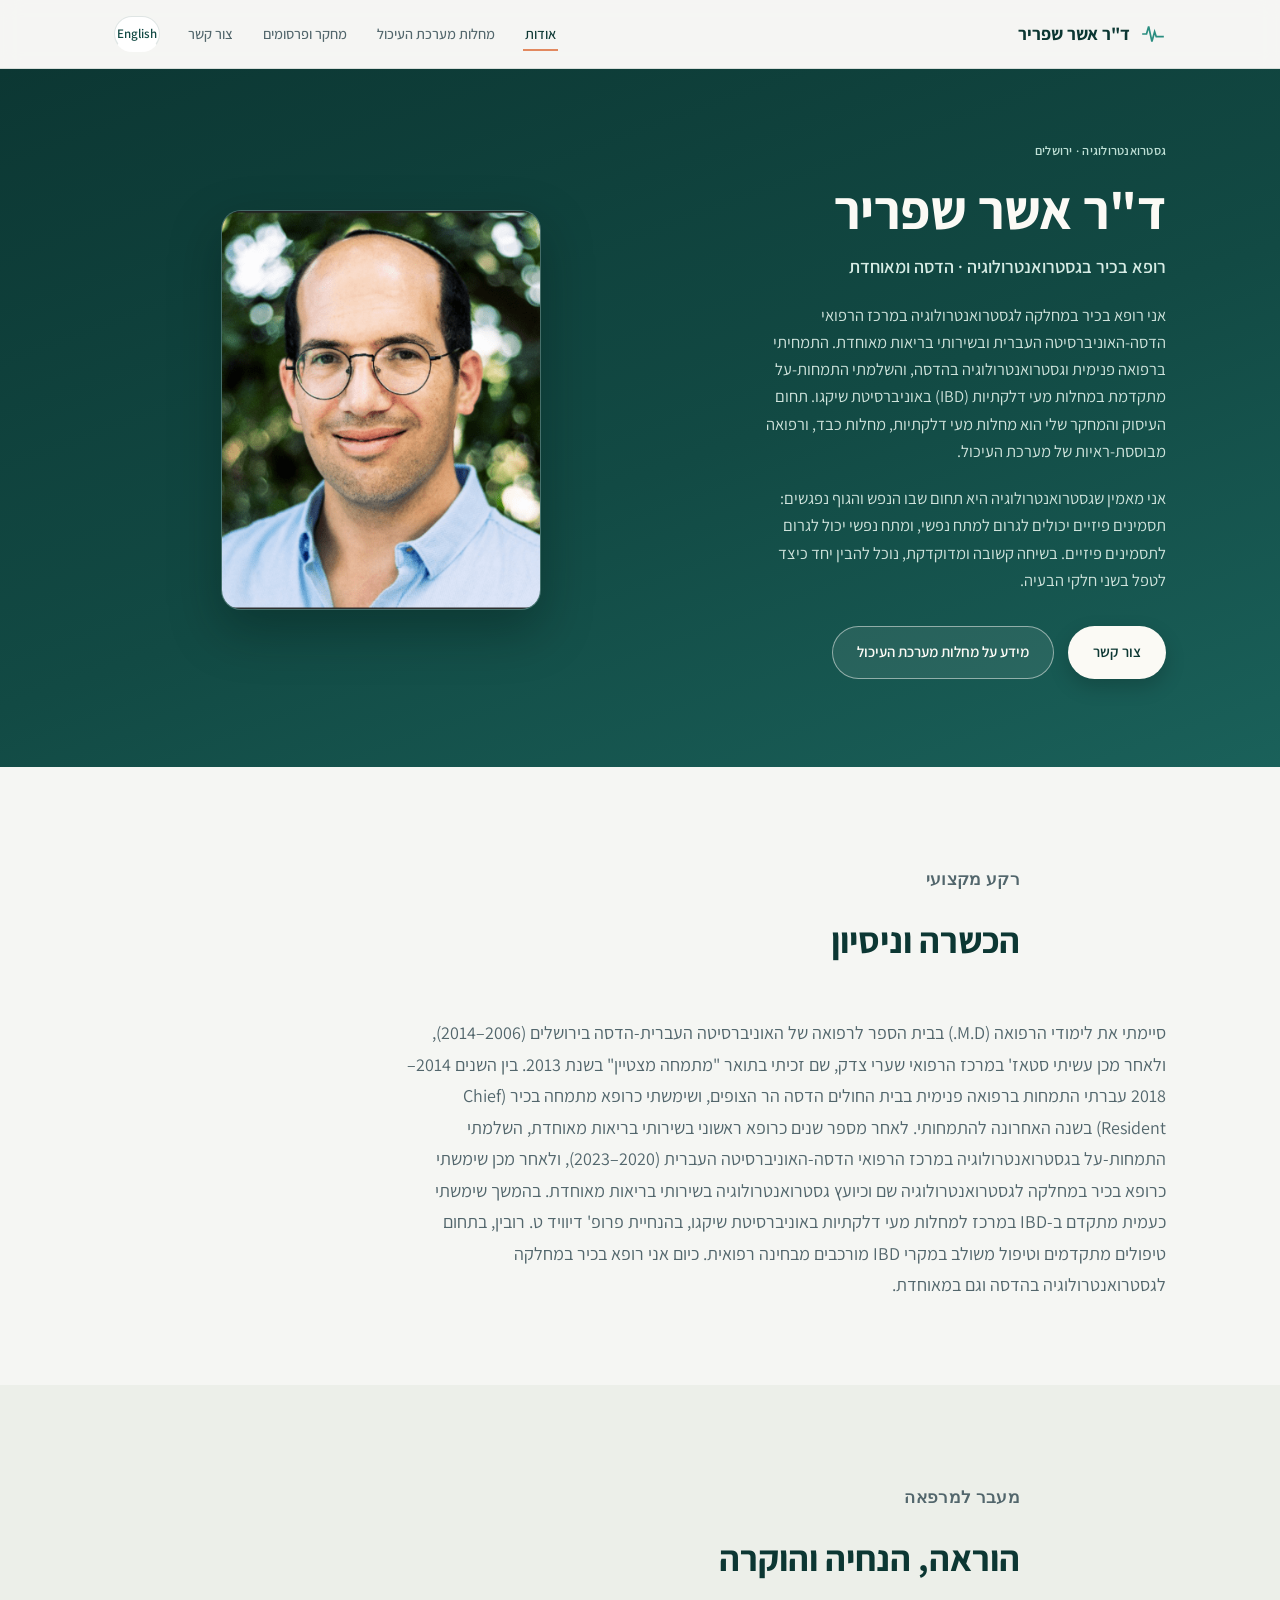
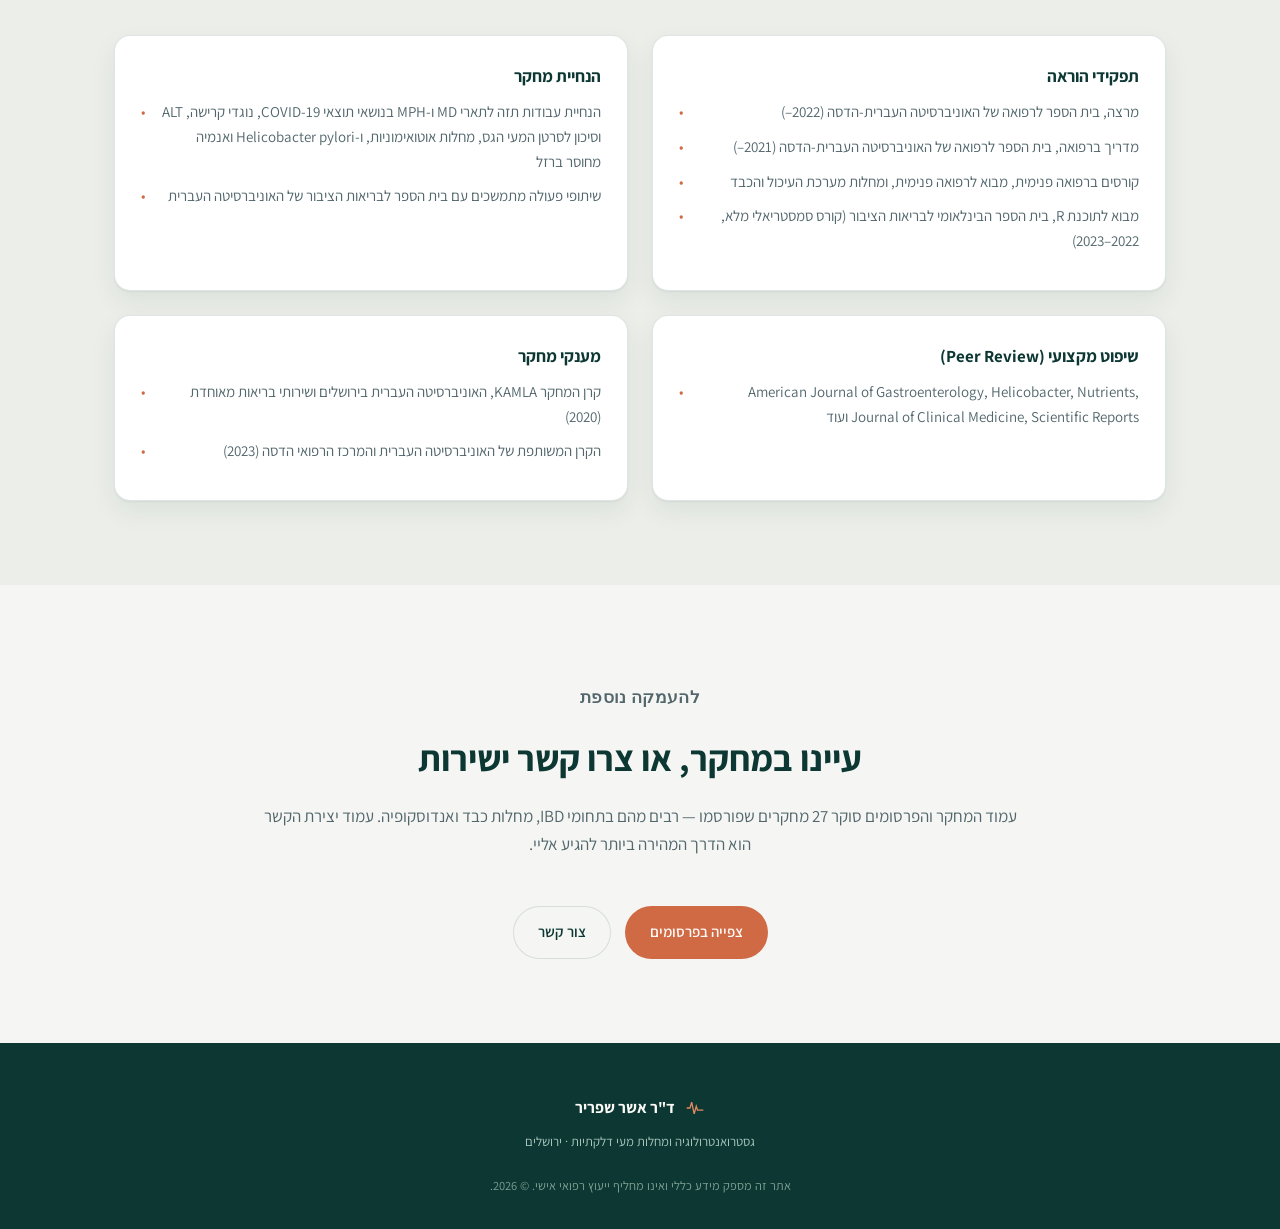
==== he/index.html @ 38d75196 "Initial commit: bilingual GI website Co-Authored-By: Claude Sonnet 5.5 <noreply@anthropic.com>" ====
<!DOCTYPE html>
<html lang="he" dir="rtl">
<head>
<meta charset="UTF-8">
<meta name="viewport" content="width=device-width, initial-scale=1.0">
<title>ד"ר אשר שפריר, M.D. — גסטרואנטרולוג, ירושלים</title>
<meta name="description" content="ד&quot;ר אשר שפריר, M.D. הוא רופא גסטרואנטרולוג שהוכשר בהדסה-האוניברסיטה העברית ובאוניברסיטת שיקגו, ומתמחה במחלות מעי דלקתיות.">

<link rel="preconnect" href="https://fonts.googleapis.com">
<link rel="preconnect" href="https://fonts.gstatic.com" crossorigin>
<link href="https://fonts.googleapis.com/css2?family=Fraunces:ital,opsz,wght@0,9..144,400;0,9..144,500;0,9..144,600;1,9..144,500&family=Inter:wght@400;500;600;700&family=Assistant:wght@400;500;600;700&display=swap" rel="stylesheet">
<link rel="stylesheet" href="../assets/css/style.css">
</head>
<body>

<a class="skip-link" href="#main">דלג לתוכן</a>

<nav class="site-nav" id="siteNav">
  <div class="container">
    <a class="brand" href="index.html">
      <svg viewBox="0 0 24 24" fill="none" stroke="currentColor" stroke-width="1.6" aria-hidden="true">
        <path d="M2 12h4l2-7 3 14 2.5-9 1.5 4.5H22"/>
      </svg>
      ד"ר אשר שפריר
    </a>
    <ul class="nav-links">
      <li><a href="index.html" aria-current="page">אודות</a></li>
      <li><a href="gi-conditions.html">מחלות מערכת העיכול</a></li>
      <li><a href="academia.html">מחקר ופרסומים</a></li>
      <li><a href="contact.html">צור קשר</a></li>
      <li><a class="lang-switch" href="../en/index.html">English</a></li>
    </ul>
    <button class="nav-toggle" id="navToggle" aria-expanded="false" aria-controls="siteNav" aria-label="פתח תפריט">
      <svg width="24" height="24" viewBox="0 0 24 24" fill="none" stroke="currentColor" stroke-width="2"><path d="M3 6h18M3 12h18M3 18h18"/></svg>
    </button>
  </div>
</nav>

<main id="main">

  <header class="hero">
    <div class="container">
      <div>
        <p class="hero-eyebrow">גסטרואנטרולוגיה &middot; ירושלים</p>
        <h1>ד"ר אשר שפריר</h1>
        <p class="hero-role">רופא בכיר בגסטרואנטרולוגיה &middot; הדסה ומאוחדת</p>
        <p class="hero-sub">אני רופא בכיר במחלקה לגסטרואנטרולוגיה במרכז הרפואי הדסה-האוניברסיטה העברית ובשירותי בריאות מאוחדת. התמחיתי ברפואה פנימית וגסטרואנטרולוגיה בהדסה, והשלמתי התמחות-על מתקדמת במחלות מעי דלקתיות (IBD) באוניברסיטת שיקגו. תחום העיסוק והמחקר שלי הוא מחלות מעי דלקתיות, מחלות כבד, ורפואה מבוססת-ראיות של מערכת העיכול.</p>
        <p class="hero-sub">אני מאמין שגסטרואנטרולוגיה היא תחום שבו הנפש והגוף נפגשים: תסמינים פיזיים יכולים לגרום למתח נפשי, ומתח נפשי יכול לגרום לתסמינים פיזיים. בשיחה קשובה ומדוקדקת, נוכל להבין יחד כיצד לטפל בשני חלקי הבעיה.</p>
        <div class="hero-actions">
          <a class="btn btn-primary" href="contact.html">צור קשר</a>
          <a class="btn btn-ghost" href="gi-conditions.html">מידע על מחלות מערכת העיכול</a>
        </div>
      </div>
      <div class="hero-photo-frame">
        <img src="../assets/images/profile.jpg" alt="תמונת פורטרט של ד&quot;ר אשר שפריר" onerror="this.parentElement.innerHTML='<div class=&quot;photo-placeholder&quot;>תמונת הפרופיל תופיע כאן</div>'">
      </div>
    </div>
  </header>

  <section id="bio">
    <div class="container">
      <div class="section-head">
        <p class="eyebrow">רקע מקצועי</p>
        <h2>הכשרה וניסיון</h2>
      </div>

      <p class="lede">סיימתי את לימודי הרפואה (M.D.) בבית הספר לרפואה של האוניברסיטה העברית-הדסה בירושלים (2006–2014), ולאחר מכן עשיתי סטאז' במרכז הרפואי שערי צדק, שם זכיתי בתואר "מתמחה מצטיין" בשנת 2013. בין השנים 2014–2018 עברתי התמחות ברפואה פנימית בבית החולים הדסה הר הצופים, ושימשתי כרופא מתמחה בכיר (Chief Resident) בשנה האחרונה להתמחותי. לאחר מספר שנים כרופא ראשוני בשירותי בריאות מאוחדת, השלמתי התמחות-על בגסטרואנטרולוגיה במרכז הרפואי הדסה-האוניברסיטה העברית (2020–2023), ולאחר מכן שימשתי כרופא בכיר במחלקה לגסטרואנטרולוגיה שם וכיועץ גסטרואנטרולוגיה בשירותי בריאות מאוחדת. בהמשך שימשתי כעמית מתקדם ב-IBD במרכז למחלות מעי דלקתיות באוניברסיטת שיקגו, בהנחיית פרופ' דיוויד ט. רובין, בתחום טיפולים מתקדמים וטיפול משולב במקרי IBD מורכבים מבחינה רפואית. כיום אני רופא בכיר במחלקה לגסטרואנטרולוגיה בהדסה וגם במאוחדת.</p>
    </div>
  </section>

  <section id="more" style="background:var(--bg-deep);">
    <div class="container">
      <div class="section-head">
        <p class="eyebrow">מעבר למרפאה</p>
        <h2>הוראה, הנחיה והוקרה</h2>
      </div>

      <div class="info-grid">
        <div class="info-card">
          <h3>תפקידי הוראה</h3>
          <ul>
            <li>מרצה, בית הספר לרפואה של האוניברסיטה העברית-הדסה (2022–)</li>
            <li>מדריך ברפואה, בית הספר לרפואה של האוניברסיטה העברית-הדסה (2021–)</li>
            <li>קורסים ברפואה פנימית, מבוא לרפואה פנימית, ומחלות מערכת העיכול והכבד</li>
            <li>מבוא לתוכנת R, בית הספר הבינלאומי לבריאות הציבור (קורס סמסטריאלי מלא, 2022–2023)</li>
          </ul>
        </div>
        <div class="info-card">
          <h3>הנחיית מחקר</h3>
          <ul>
            <li>הנחיית עבודות תזה לתארי MD ו-MPH בנושאי תוצאי COVID-19, נוגדי קרישה, ALT וסיכון לסרטן המעי הגס, מחלות אוטואימוניות, ו-Helicobacter pylori ואנמיה מחוסר ברזל</li>
            <li>שיתופי פעולה מתמשכים עם בית הספר לבריאות הציבור של האוניברסיטה העברית</li>
          </ul>
        </div>
        <div class="info-card">
          <h3>שיפוט מקצועי (Peer Review)</h3>
          <ul>
            <li>American Journal of Gastroenterology, Helicobacter, Nutrients, Journal of Clinical Medicine, Scientific Reports ועוד</li>
          </ul>
        </div>
        <div class="info-card">
          <h3>מענקי מחקר</h3>
          <ul>
            <li>קרן המחקר KAMLA, האוניברסיטה העברית בירושלים ושירותי בריאות מאוחדת (2020)</li>
            <li>הקרן המשותפת של האוניברסיטה העברית והמרכז הרפואי הדסה (2023)</li>
          </ul>
        </div>
      </div>
    </div>
  </section>

  <section id="cta">
    <div class="container" style="text-align:center;">
      <div class="section-head center">
        <p class="eyebrow">להעמקה נוספת</p>
        <h2>עיינו במחקר, או צרו קשר ישירות</h2>
        <p>עמוד המחקר והפרסומים סוקר 27 מחקרים שפורסמו — רבים מהם בתחומי IBD, מחלות כבד ואנדוסקופיה. עמוד יצירת הקשר הוא הדרך המהירה ביותר להגיע אליי.</p>
      </div>
      <div class="hero-actions" style="justify-content:center; margin-top:0;">
        <a class="btn btn-solid" href="academia.html">צפייה בפרסומים</a>
        <a class="btn btn-ghost" style="color:var(--teal-900); border-color:var(--line);" href="contact.html">צור קשר</a>
      </div>
    </div>
  </section>

</main>

<footer>
  <div class="container">
    <div class="footer-mark">
      <svg viewBox="0 0 24 24" fill="none" stroke="currentColor" stroke-width="1.6" aria-hidden="true">
        <path d="M2 12h4l2-7 3 14 2.5-9 1.5 4.5H22"/>
      </svg>
      ד"ר אשר שפריר
    </div>
    <p class="tagline">גסטרואנטרולוגיה ומחלות מעי דלקתיות &middot; ירושלים</p>
    <p class="fine">אתר זה מספק מידע כללי ואינו מחליף ייעוץ רפואי אישי. &copy; 2026.</p>
  </div>
</footer>

<script src="../assets/js/main.js"></script>
</body>
</html>
---- assets/css/style.css ----
/* Dr. Asher Shafrir — shared stylesheet (bilingual, RTL-aware via logical properties) */

:root {
  --bg: #f5f6f3;
  --bg-deep: #ecefe9;
  --paper: #ffffff;
  --ink: #17242a;
  --ink-soft: #52666c;
  --teal-900: #0c3733;
  --teal-800: #124a44;
  --teal-700: #1a615a;
  --teal-500: #2a8d80;
  --teal-tint: #e4efec;
  --coral: #cf6a45;
  --coral-soft: #e2895f;
  --gold: #b6913f;
  --line: rgba(12, 55, 51, 0.13);
  --card-bg: #ffffff;
  --shadow: 0 1px 2px rgba(12, 40, 37, 0.06), 0 10px 26px rgba(12, 40, 37, 0.07);
  --radius: 16px;
  --focus: #2f6fb3;
  color-scheme: light;
}

* { box-sizing: border-box; }
html { scroll-behavior: smooth; }

@media (prefers-reduced-motion: reduce) {
  html { scroll-behavior: auto; }
  * { animation-duration: 0.001ms !important; animation-iteration-count: 1 !important; transition-duration: 0.001ms !important; }
}

body {
  margin: 0;
  background: var(--bg);
  color: var(--ink);
  font-family: 'Inter', -apple-system, BlinkMacSystemFont, 'Segoe UI', Roboto, sans-serif;
  font-size: 17px;
  line-height: 1.65;
  -webkit-font-smoothing: antialiased;
}

html[dir="rtl"] body { font-family: 'Assistant', 'Inter', -apple-system, sans-serif; }

h1, h2, h3, .display {
  font-family: 'Fraunces', Georgia, 'Times New Roman', serif;
  font-weight: 500;
  letter-spacing: -0.01em;
  color: var(--teal-900);
  margin: 0;
}
html[dir="rtl"] h1, html[dir="rtl"] h2, html[dir="rtl"] h3, html[dir="rtl"] .display {
  font-family: 'Assistant', 'Fraunces', serif;
  font-weight: 700;
  letter-spacing: normal;
}

a { color: inherit; }
img, svg { display: block; max-width: 100%; }
p { margin: 0 0 1em; }
p:last-child { margin-bottom: 0; }

:focus-visible {
  outline: 3px solid var(--focus);
  outline-offset: 3px;
  border-radius: 4px;
}

.container {
  max-width: 1100px;
  margin: 0 auto;
  padding: 0 24px;
}

.eyebrow {
  font-family: 'Inter', sans-serif;
  font-size: 12.5px;
  font-weight: 600;
  letter-spacing: 0.14em;
  text-transform: uppercase;
  color: var(--gold);
}
html[dir="rtl"] .eyebrow { letter-spacing: 0.02em; }

/* ---------- Skip link ---------- */
.skip-link {
  position: absolute;
  inset-inline-start: 16px;
  top: -60px;
  background: var(--teal-900);
  color: #fff;
  padding: 12px 18px;
  border-radius: 8px;
  z-index: 100;
  transition: top 0.2s ease;
  font-weight: 600;
  text-decoration: none;
}
.skip-link:focus { top: 16px; }

/* ---------- Nav ---------- */
.site-nav {
  position: sticky;
  top: 0;
  z-index: 40;
  background: rgba(245, 246, 243, 0.9);
  backdrop-filter: saturate(160%) blur(10px);
  -webkit-backdrop-filter: saturate(160%) blur(10px);
  border-bottom: 1px solid var(--line);
}
.site-nav .container {
  display: flex;
  align-items: center;
  justify-content: space-between;
  height: 68px;
  gap: 16px;
}
.brand {
  display: flex;
  align-items: center;
  gap: 10px;
  text-decoration: none;
  font-family: 'Fraunces', serif;
  font-weight: 600;
  font-size: 18px;
  color: var(--teal-900);
  white-space: nowrap;
}
html[dir="rtl"] .brand { font-family: 'Assistant', serif; font-weight: 700; }
.brand svg { width: 26px; height: 26px; color: var(--teal-500); flex-shrink: 0; }

.nav-links {
  display: flex;
  align-items: center;
  gap: 26px;
  list-style: none;
  margin: 0;
  padding: 0;
  font-size: 14.5px;
  font-weight: 500;
}
.nav-links a {
  text-decoration: none;
  color: var(--ink-soft);
  padding: 6px 2px;
  border-bottom: 2px solid transparent;
  transition: color 0.15s ease, border-color 0.15s ease;
}
.nav-links a:hover, .nav-links a[aria-current="page"] { color: var(--teal-900); border-color: var(--coral-soft); }

.lang-switch {
  display: inline-flex;
  align-items: center;
  gap: 6px;
  padding: 7px 14px;
  border-radius: 999px;
  border: 1px solid var(--line);
  background: var(--paper);
  font-weight: 600;
  font-size: 13px;
  text-decoration: none;
  color: var(--teal-800) !important;
}
.lang-switch:hover { background: var(--teal-tint); }

.nav-toggle { display: none; }

@media (max-width: 820px) {
  .nav-links { display: none; }
  .nav-toggle {
    display: inline-flex;
    align-items: center;
    justify-content: center;
    width: 44px; height: 44px;
    background: none; border: none; cursor: pointer;
    color: var(--teal-900);
  }
  .site-nav.open .nav-links {
    display: flex;
    flex-direction: column;
    align-items: flex-start;
    position: absolute;
    top: 68px; inset-inline: 0;
    background: var(--paper);
    padding: 16px 24px 24px;
    border-bottom: 1px solid var(--line);
    gap: 4px;
  }
  .site-nav.open .nav-links a, .site-nav.open .nav-links .lang-switch { padding: 12px 4px; }
}

/* ---------- Hero ---------- */
.hero {
  position: relative;
  overflow: hidden;
  background: linear-gradient(160deg, var(--teal-900) 0%, var(--teal-800) 55%, var(--teal-700) 100%);
  color: #f4f8f6;
  padding: 72px 0 88px;
}
.hero .container {
  position: relative;
  z-index: 1;
  display: grid;
  grid-template-columns: 1.15fr 0.85fr;
  gap: 48px;
  align-items: center;
}
@media (max-width: 860px) {
  .hero .container { grid-template-columns: 1fr; text-align: center; }
  .hero-photo { order: -1; margin: 0 auto; }
}
.hero-eyebrow {
  font-size: 12.5px;
  font-weight: 600;
  letter-spacing: 0.18em;
  text-transform: uppercase;
  color: #bfe0d6;
  margin-bottom: 18px;
}
html[dir="rtl"] .hero-eyebrow { letter-spacing: 0.02em; }
.hero h1 {
  color: #fbfaf5;
  font-size: clamp(34px, 5vw, 54px);
  line-height: 1.1;
  font-weight: 500;
}
html[dir="rtl"] .hero h1 { font-weight: 700; }
.hero-role {
  margin-top: 14px;
  font-size: 18px;
  color: #d7ece5;
  font-family: 'Fraunces', serif;
  font-style: italic;
  line-height: 1.6;
}
html[dir="rtl"] .hero-role { font-family: 'Assistant', serif; font-style: normal; font-weight: 600; }
.hero-sub {
  margin-top: 20px;
  max-width: 52ch;
  font-size: 16.5px;
  color: #cfe3dc;
}
@media (max-width: 860px) { .hero-sub { margin-inline: auto; } }
.hero-actions {
  margin-top: 32px;
  display: flex;
  gap: 14px;
  flex-wrap: wrap;
}
@media (max-width: 860px) { .hero-actions { justify-content: center; } }

.hero-photo-frame {
  width: 100%;
  max-width: 320px;
  aspect-ratio: 4 / 5;
  border-radius: 20px;
  overflow: hidden;
  border: 1px solid rgba(255,255,255,0.18);
  box-shadow: 0 20px 50px rgba(4, 20, 18, 0.35);
  background: rgba(255,255,255,0.06);
}
.hero-photo-frame img { width: 100%; height: 100%; object-fit: cover; }
.photo-placeholder {
  width: 100%; height: 100%;
  display: flex; align-items: center; justify-content: center;
  color: #bfe0d6;
  font-size: 13px;
  text-align: center;
  padding: 20px;
}

.btn {
  display: inline-flex;
  align-items: center;
  gap: 8px;
  padding: 13px 24px;
  border-radius: 999px;
  font-weight: 600;
  font-size: 15px;
  text-decoration: none;
  border: 1px solid transparent;
  cursor: pointer;
  transition: transform 0.15s ease, background 0.15s ease, box-shadow 0.15s ease;
  font-family: 'Inter', sans-serif;
}
html[dir="rtl"] .btn { font-family: 'Assistant', 'Inter', sans-serif; }
.btn:hover { transform: translateY(-1px); }
.btn-primary {
  background: #fbfaf5;
  color: var(--teal-900);
  box-shadow: 0 8px 20px rgba(0,0,0,0.18);
}
.btn-primary:hover { background: #fff; }
.btn-ghost {
  background: rgba(255, 255, 255, 0.08);
  color: #fbfaf5;
  border-color: rgba(251, 250, 245, 0.5);
}
.btn-ghost:hover { background: rgba(255, 255, 255, 0.16); }
.btn-solid {
  background: var(--coral);
  color: #fff9f5;
}
.btn-solid:hover { background: var(--coral-soft); }

/* ---------- Sections ---------- */
section { padding: 84px 0; }
.section-head { max-width: 760px; margin: 0 auto 48px; }
.section-head.center { text-align: center; }
.section-head h2 { font-size: clamp(26px, 4vw, 36px); margin-top: 12px; }
.section-head p { color: var(--ink-soft); margin-top: 14px; font-size: 17px; }

.lede {
  max-width: 760px;
  font-size: 18px;
  line-height: 1.75;
  color: var(--ink-soft);
}
.lede strong { color: var(--teal-900); font-weight: 600; }

/* ---------- Timeline (About page) ---------- */
.timeline {
  display: flex;
  flex-direction: column;
  gap: 0;
  margin-top: 40px;
  border-inline-start: 2px solid var(--line);
  padding-inline-start: 28px;
}
html[dir="rtl"] .timeline { border-inline-start: none; border-inline-end: 2px solid var(--line); padding-inline-start: 0; padding-inline-end: 28px; }
.timeline-item { position: relative; padding-bottom: 30px; }
.timeline-item:last-child { padding-bottom: 0; }
.timeline-item::before {
  content: "";
  position: absolute;
  inset-inline-start: -34px;
  top: 4px;
  width: 11px; height: 11px;
  border-radius: 50%;
  background: var(--teal-500);
  border: 3px solid var(--bg);
  box-shadow: 0 0 0 2px var(--teal-500);
}
html[dir="rtl"] .timeline-item::before { inset-inline-start: auto; inset-inline-end: -34px; }
.timeline-item .when { font-size: 13px; font-weight: 600; color: var(--teal-700); letter-spacing: 0.04em; }
.timeline-item h3 { font-size: 18px; margin-top: 4px; }
.timeline-item p { color: var(--ink-soft); margin-top: 6px; font-size: 15.5px; }

/* Two-column info grid (teaching / mentoring / honors) */
.info-grid {
  display: grid;
  grid-template-columns: repeat(2, 1fr);
  gap: 24px;
  margin-top: 20px;
}
@media (max-width: 700px) { .info-grid { grid-template-columns: 1fr; } }
.info-card {
  background: var(--card-bg);
  border: 1px solid var(--line);
  border-radius: var(--radius);
  padding: 26px;
  box-shadow: var(--shadow);
}
.info-card h3 { font-size: 17px; margin-bottom: 10px; }
.info-card ul { margin: 0; padding: 0; list-style: none; }
.info-card li {
  position: relative;
  padding-inline-start: 20px;
  margin-bottom: 10px;
  color: var(--ink-soft);
  font-size: 15px;
}
html[dir="rtl"] .info-card li { padding-inline-start: 0; padding-inline-end: 20px; }
.info-card li::before {
  content: "\2022";
  position: absolute;
  inset-inline-start: 0;
  color: var(--coral);
}
html[dir="rtl"] .info-card li::before { inset-inline-start: auto; inset-inline-end: 0; }

/* ---------- Cards grid (GI conditions) ---------- */
.cards {
  display: grid;
  grid-template-columns: repeat(2, 1fr);
  gap: 22px;
}
@media (max-width: 760px) { .cards { grid-template-columns: 1fr; } }
.card {
  background: var(--card-bg);
  border: 1px solid var(--line);
  border-radius: var(--radius);
  padding: 28px 26px;
  box-shadow: var(--shadow);
}
.card-icon {
  width: 46px; height: 46px;
  border-radius: 12px;
  background: linear-gradient(160deg, var(--teal-500), var(--teal-800));
  display: flex; align-items: center; justify-content: center;
  margin-bottom: 16px;
}
.card-icon svg { width: 23px; height: 23px; color: #f4f8f6; }
.card h3 { font-size: 19px; margin-bottom: 10px; }
.card p { color: var(--ink-soft); font-size: 15.5px; }
.card p + p { margin-top: 10px; }

.disclaimer {
  margin-top: 44px;
  background: var(--teal-tint);
  border: 1px solid var(--line);
  border-radius: var(--radius);
  padding: 20px 24px;
  font-size: 14.5px;
  color: var(--teal-900);
  display: flex;
  gap: 14px;
  align-items: flex-start;
}
.disclaimer svg { width: 22px; height: 22px; flex-shrink: 0; color: var(--teal-700); margin-top: 2px; }

/* ---------- Academia / publications ---------- */
.pub-toolbar {
  display: flex;
  align-items: center;
  gap: 10px;
  flex-wrap: wrap;
  margin-bottom: 32px;
  font-size: 14px;
  color: var(--ink-soft);
}
.pub-badge {
  display: inline-flex;
  align-items: center;
  gap: 6px;
  padding: 4px 11px;
  border-radius: 999px;
  font-size: 12px;
  font-weight: 700;
  letter-spacing: 0.03em;
  background: var(--coral);
  color: #fff9f5;
}
.pub-list { display: flex; flex-direction: column; gap: 18px; }
.pub-card {
  background: var(--card-bg);
  border: 1px solid var(--line);
  border-radius: var(--radius);
  padding: 24px 26px;
  box-shadow: var(--shadow);
  border-inline-start: 4px solid transparent;
}
.pub-card.gi { border-inline-start-color: var(--coral); background: linear-gradient(180deg, #fffaf6, var(--card-bg) 70px); }
.pub-card-top {
  display: flex;
  justify-content: space-between;
  align-items: flex-start;
  gap: 16px;
  flex-wrap: wrap;
}
.pub-title { font-family: 'Fraunces', serif; font-weight: 600; font-size: 17px; color: var(--teal-900); line-height: 1.4; }
html[dir="rtl"] .pub-title { font-family: 'Assistant', serif; }
.pub-meta { font-size: 13.5px; color: var(--ink-soft); margin-top: 6px; }
.pub-summary { margin-top: 12px; color: var(--ink-soft); font-size: 15px; }
.pub-link {
  display: inline-flex;
  align-items: center;
  gap: 6px;
  margin-top: 12px;
  font-size: 13.5px;
  font-weight: 600;
  color: var(--teal-700);
  text-decoration: none;
  border-bottom: 1px solid transparent;
}
.pub-link:hover { border-color: var(--teal-700); }
.pub-link svg { width: 14px; height: 14px; }

/* ---------- Contact ---------- */
.contact-wrap {
  display: grid;
  grid-template-columns: 0.9fr 1.1fr;
  gap: 48px;
  align-items: start;
}
@media (max-width: 860px) { .contact-wrap { grid-template-columns: 1fr; gap: 40px; } }
.contact-copy h2 { font-size: clamp(26px, 4vw, 34px); margin-top: 12px; }
.contact-copy p { color: var(--ink-soft); margin-top: 16px; }
.contact-list { list-style: none; padding: 0; margin: 28px 0 0; display: flex; flex-direction: column; gap: 14px; }
.contact-list li { display: flex; gap: 12px; align-items: flex-start; font-size: 15px; color: var(--ink-soft); }
.contact-list svg { width: 19px; height: 19px; flex-shrink: 0; margin-top: 2px; color: var(--coral); }

form.contact-form {
  background: var(--card-bg);
  border: 1px solid var(--line);
  border-radius: var(--radius);
  padding: 32px;
  box-shadow: var(--shadow);
}
.field { margin-bottom: 20px; }
.field label { display: block; font-weight: 600; font-size: 14px; color: var(--teal-900); margin-bottom: 8px; }
.field .hint { font-weight: 400; color: var(--ink-soft); font-size: 13px; }
.field input, .field textarea {
  width: 100%;
  padding: 12px 14px;
  border-radius: 10px;
  border: 1px solid var(--line);
  background: var(--bg);
  font-family: inherit;
  font-size: 15px;
  color: var(--ink);
  transition: border-color 0.15s ease, box-shadow 0.15s ease;
}
.field input:focus, .field textarea:focus {
  outline: none;
  border-color: var(--focus);
  box-shadow: 0 0 0 3px rgba(47, 111, 179, 0.18);
}
.field textarea { min-height: 130px; resize: vertical; }
.hp-field { position: absolute; inset-inline-start: -9999px; width: 1px; height: 1px; overflow: hidden; }

.form-status {
  margin-top: 16px;
  padding: 12px 16px;
  border-radius: 10px;
  font-size: 14px;
  display: none;
}
.form-status.show { display: block; }
.form-status.ok { background: #e4f3ec; color: #1a5c3a; border: 1px solid #b9dfc9; }
.form-status.err { background: #fbe7e2; color: #8a2f18; border: 1px solid #f0c2b3; }

.form-note { font-size: 13px; color: var(--ink-soft); margin-top: 14px; line-height: 1.6; }

/* ---------- Footer ---------- */
footer { background: var(--teal-900); color: #cfe3dc; padding: 52px 0 32px; text-align: center; }
.footer-mark { display: flex; align-items: center; justify-content: center; gap: 10px; color: #fbfaf5; font-family: 'Fraunces', serif; font-size: 16px; }
html[dir="rtl"] .footer-mark { font-family: 'Assistant', serif; font-weight: 700; }
.footer-mark svg { width: 20px; height: 20px; color: var(--coral-soft); }
footer .tagline { margin-top: 10px; font-size: 13px; color: #a9c7bd; }
footer .fine { margin-top: 24px; font-size: 12.5px; color: #7fa093; }

/* ---------- Dark mode ---------- */
@media (prefers-color-scheme: dark) {
  :root {
    --bg: #0d1613;
    --bg-deep: #101c18;
    --paper: #12201c;
    --ink: #eaf2ee;
    --ink-soft: #a9c0b8;
    --teal-900: #eef6f2;
    --teal-tint: #16332c;
    --card-bg: #12201c;
    --line: rgba(238, 246, 242, 0.12);
    --shadow: 0 1px 2px rgba(0,0,0,0.35), 0 10px 26px rgba(0,0,0,0.4);
    --focus: #7cb2ec;
    color-scheme: dark;
  }
  .site-nav { background: rgba(13, 22, 19, 0.88); }
  .field input, .field textarea { background: #0e1a16; color: var(--ink); }
  .pub-card.gi { background: linear-gradient(180deg, #17241f, var(--card-bg) 70px); }
}
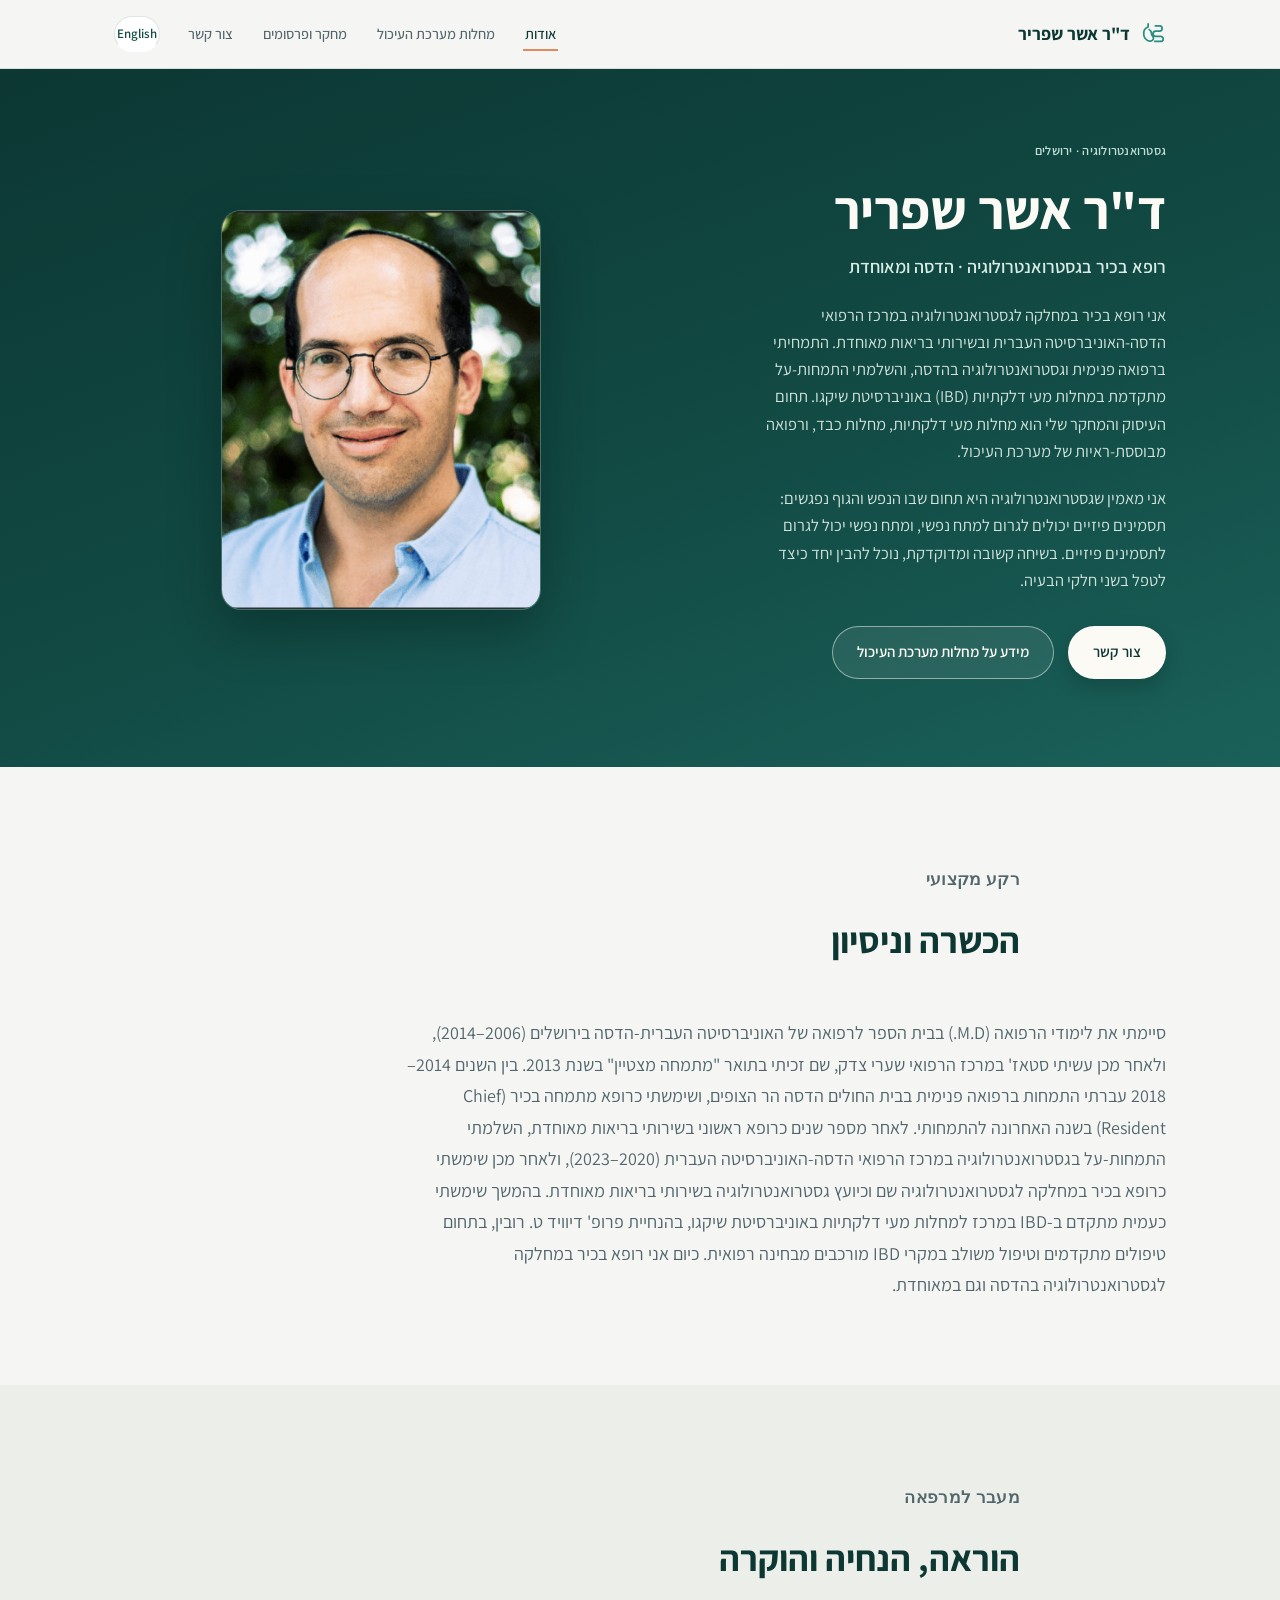
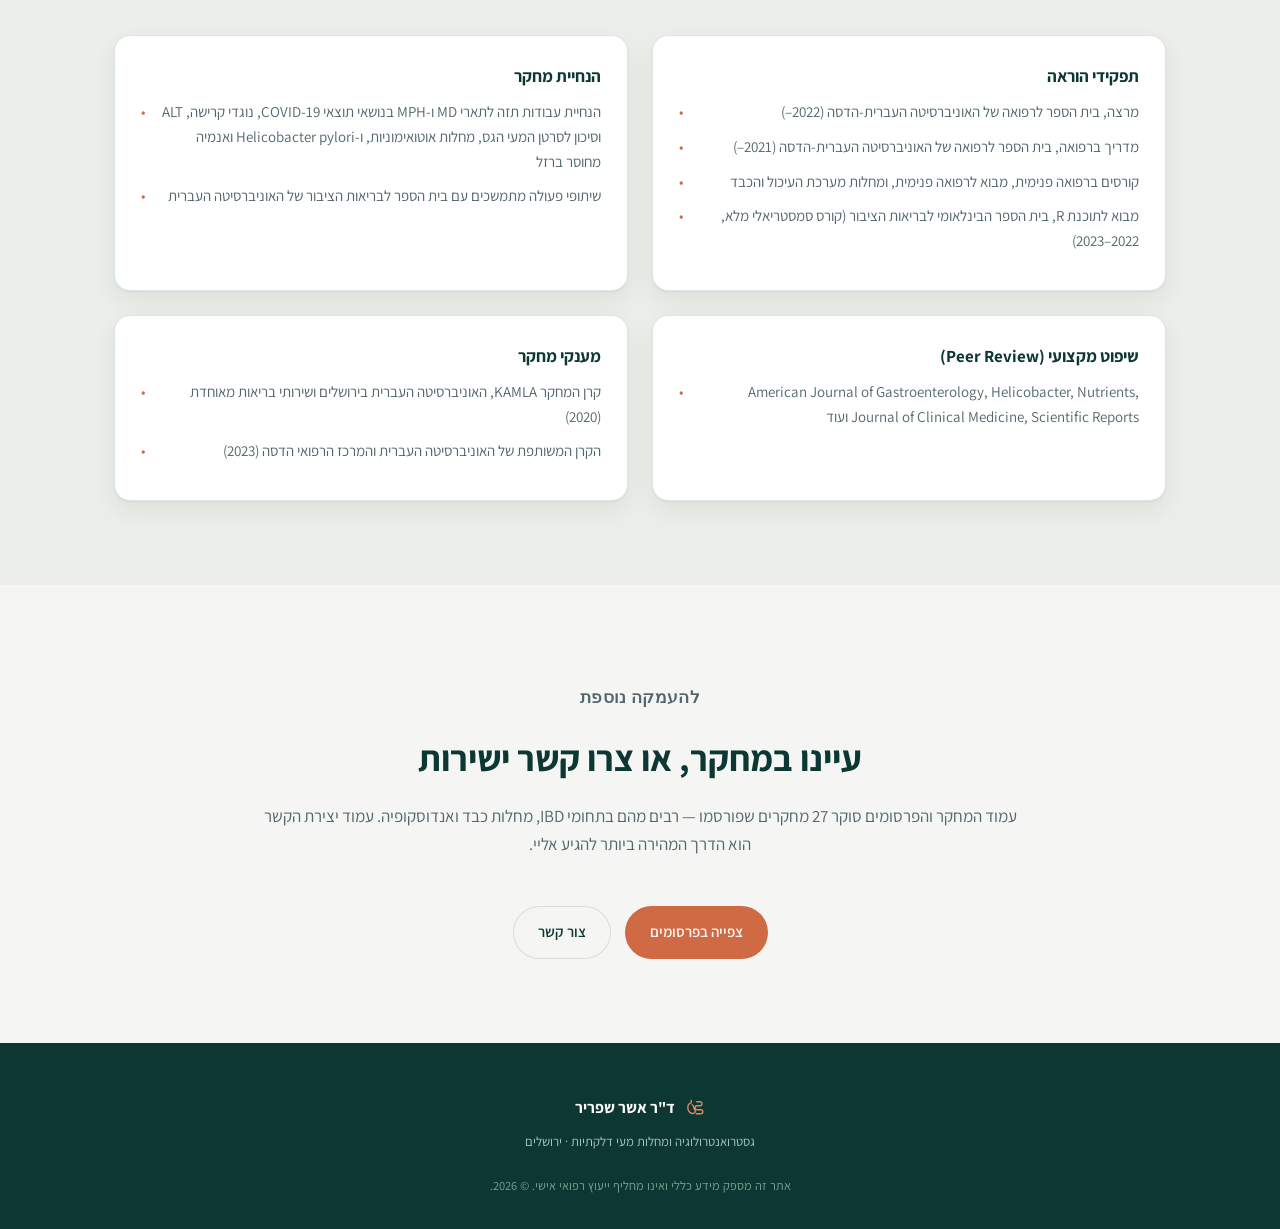
==== commit b57a1e2b: "Replace ECG logo with GI tract icon Co-Authored-By: Claude Sonnet 5.5 <noreply@anthropic.com>" ====
--- a/he/index.html
+++ b/he/index.html
@@ -19,7 +19,7 @@
   <div class="container">
     <a class="brand" href="index.html">
       <svg viewBox="0 0 24 24" fill="none" stroke="currentColor" stroke-width="1.6" aria-hidden="true">
-        <path d="M2 12h4l2-7 3 14 2.5-9 1.5 4.5H22"/>
+        <path d="M7.5 2v3.5C4.5 6.5 3 9.5 3.5 13c.5 3.5 3.5 6 6.5 5.5 2.3-.4 3.2-2.6 1.8-4.2-.9-1-1.3-2-1.3-3.3 0-1.3-1-2.5-2.5-3.5M13.5 4.5h4.5a2.4 2.4 0 0 1 0 4.8h-3.5a2.4 2.4 0 0 0 0 4.8H19a2.4 2.4 0 0 1 0 4.8h-6"/>
       </svg>
       ד"ר אשר שפריר
     </a>
@@ -129,7 +129,7 @@
   <div class="container">
     <div class="footer-mark">
       <svg viewBox="0 0 24 24" fill="none" stroke="currentColor" stroke-width="1.6" aria-hidden="true">
-        <path d="M2 12h4l2-7 3 14 2.5-9 1.5 4.5H22"/>
+        <path d="M7.5 2v3.5C4.5 6.5 3 9.5 3.5 13c.5 3.5 3.5 6 6.5 5.5 2.3-.4 3.2-2.6 1.8-4.2-.9-1-1.3-2-1.3-3.3 0-1.3-1-2.5-2.5-3.5M13.5 4.5h4.5a2.4 2.4 0 0 1 0 4.8h-3.5a2.4 2.4 0 0 0 0 4.8H19a2.4 2.4 0 0 1 0 4.8h-6"/>
       </svg>
       ד"ר אשר שפריר
     </div>
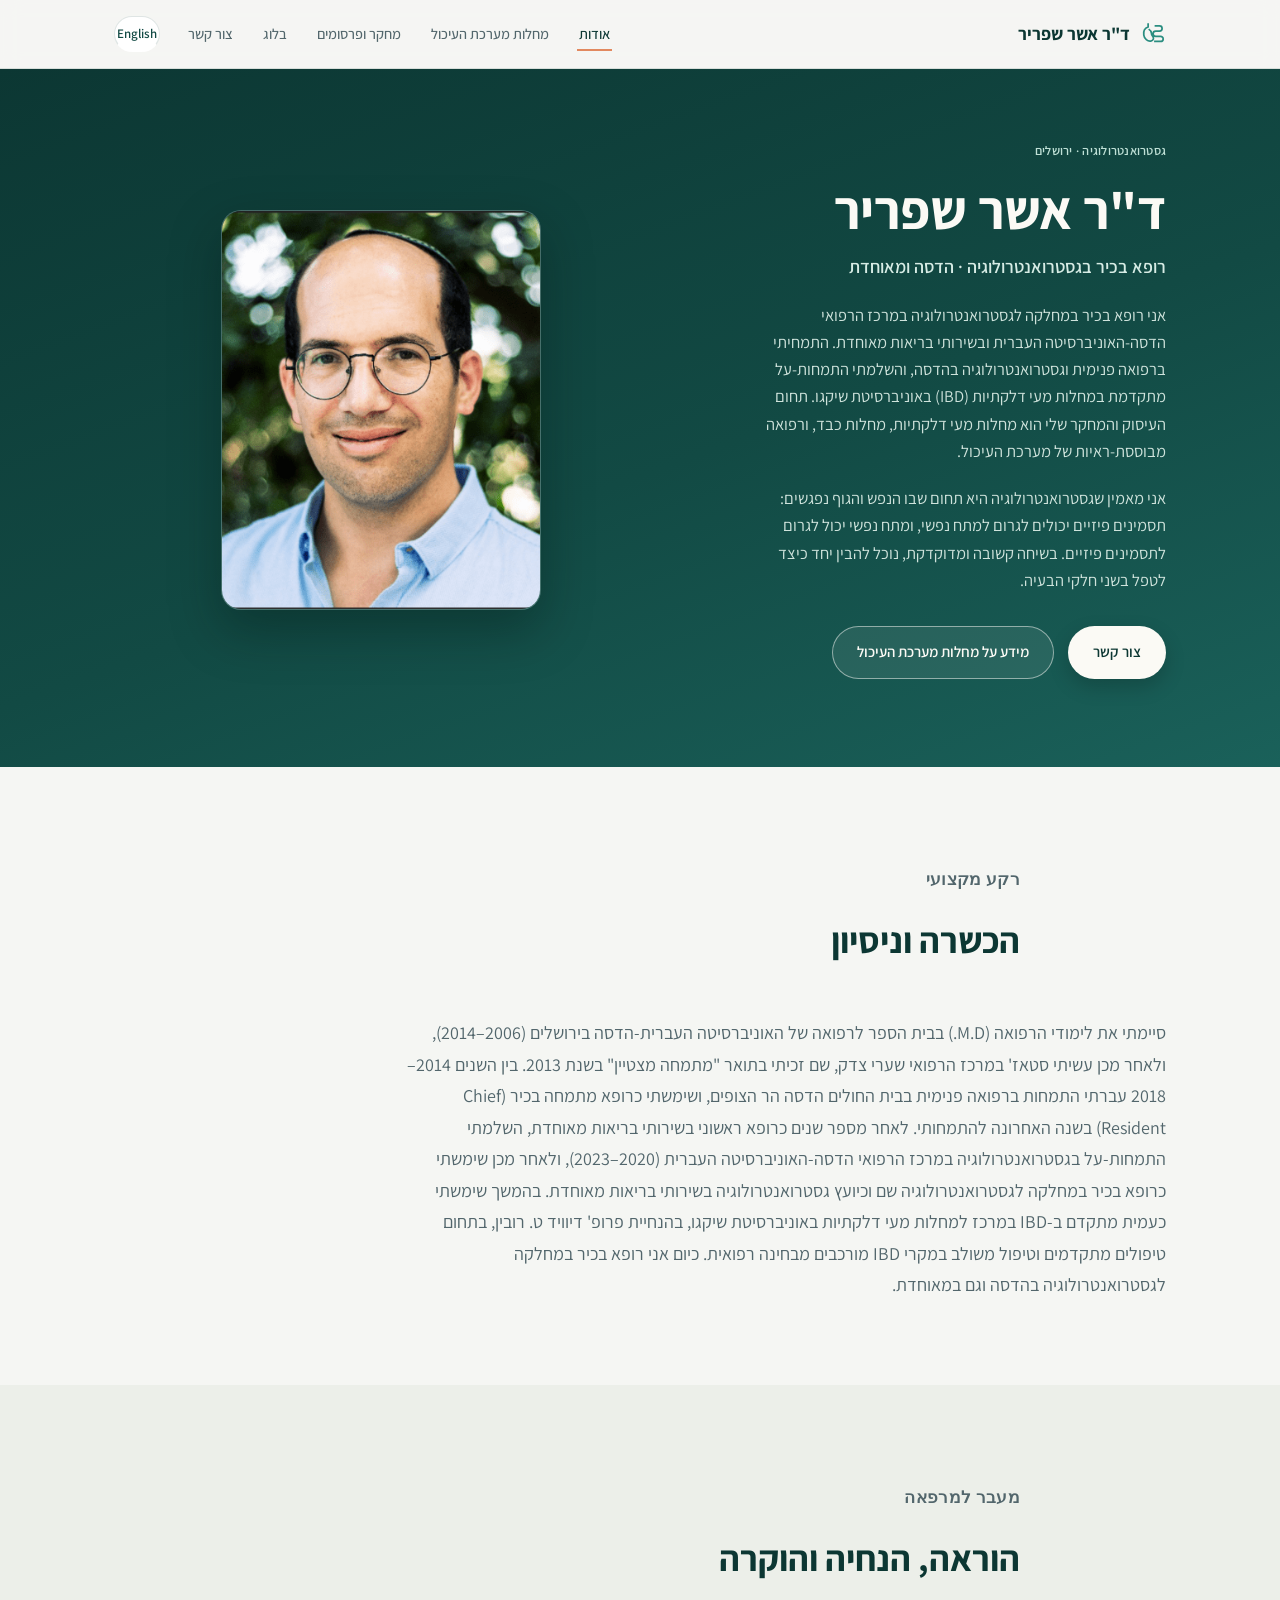
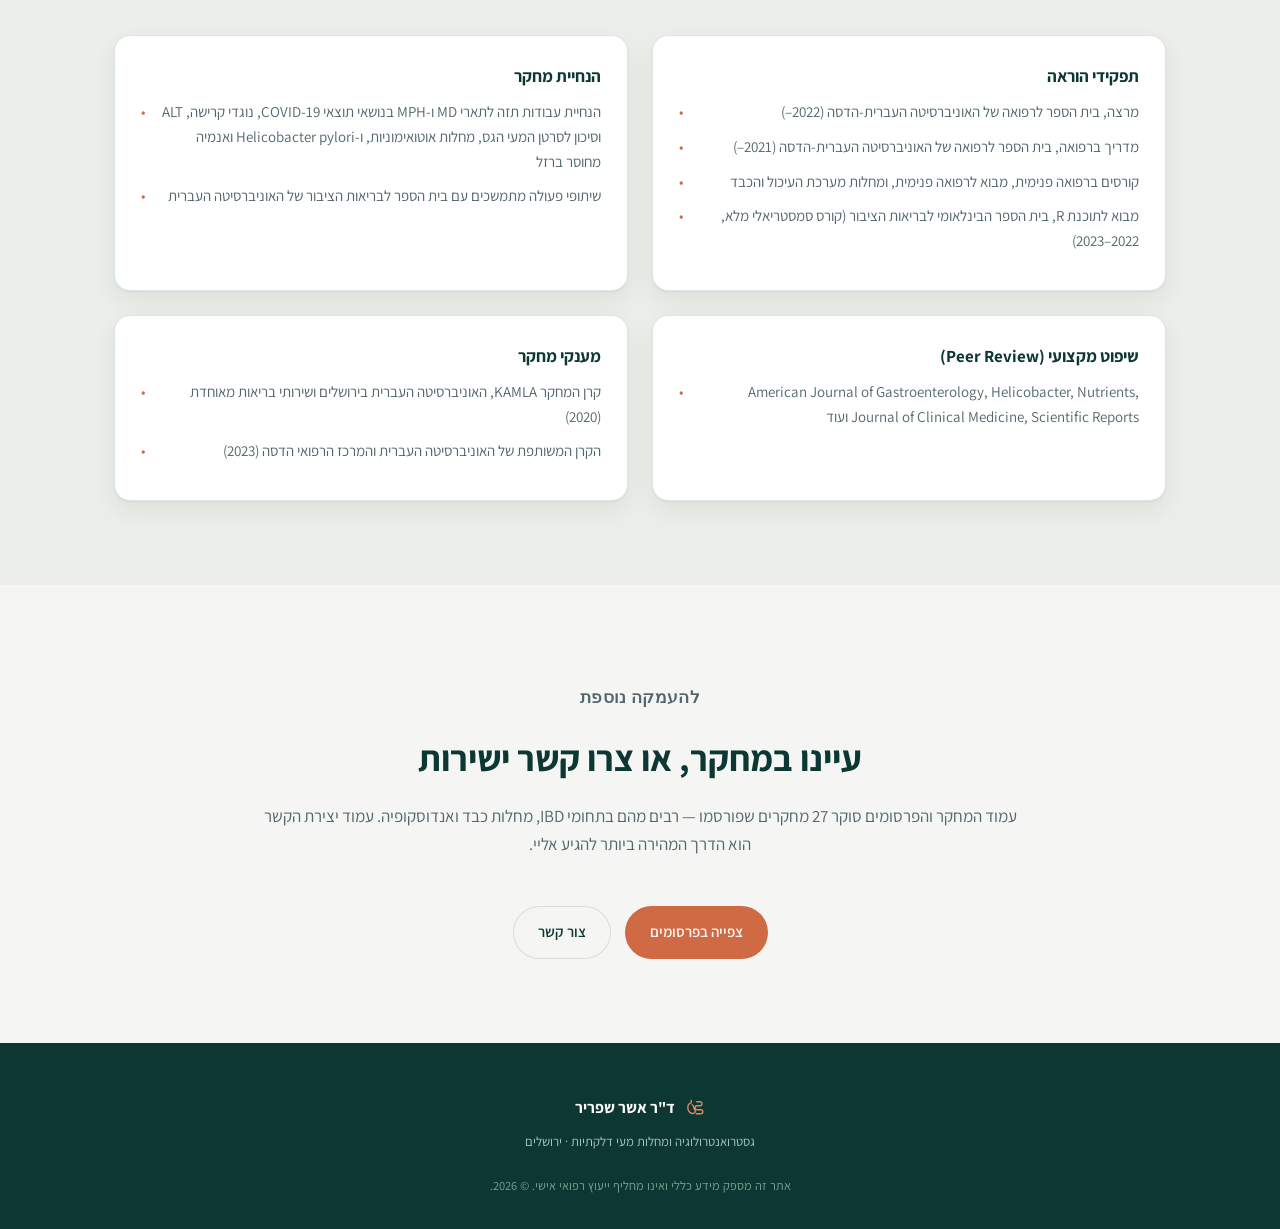
==== commit 3b203e9b: "Add bilingual blog with first post on constipation and upper stomach symptoms Co-Authored-By: Claude" ====
--- a/he/index.html
+++ b/he/index.html
@@ -27,6 +27,7 @@
       <li><a href="index.html" aria-current="page">אודות</a></li>
       <li><a href="gi-conditions.html">מחלות מערכת העיכול</a></li>
       <li><a href="academia.html">מחקר ופרסומים</a></li>
+      <li><a href="blog.html">בלוג</a></li>
       <li><a href="contact.html">צור קשר</a></li>
       <li><a class="lang-switch" href="../en/index.html">English</a></li>
     </ul>
--- a/assets/css/style.css
+++ b/assets/css/style.css
@@ -560,3 +560,26 @@
   .field input, .field textarea { background: #0e1a16; color: var(--ink); }
   .pub-card.gi { background: linear-gradient(180deg, #17241f, var(--card-bg) 70px); }
 }
+
+/* ---------- Blog ---------- */
+.post-wrap { max-width: 720px; margin: 0 auto; }
+.post-meta { color: var(--ink-soft); font-size: 15px; margin: 0 0 8px; }
+.hero .post-meta { color: rgba(244, 248, 246, 0.8); margin-top: 14px; }
+.post-body p, .post-body li { font-size: 18px; line-height: 1.8; }
+.post-body h2 { font-size: clamp(22px, 3vw, 28px); margin: 2em 0 0.6em; }
+.post-body ul { padding-inline-start: 1.3em; margin: 0 0 1.2em; }
+.post-body li { margin-bottom: 0.6em; }
+.post-body a { color: var(--teal-700); text-decoration: underline; text-underline-offset: 3px; }
+.post-body a:hover { color: var(--coral); }
+.post-footer { margin-top: 48px; padding-top: 32px; border-top: 1px solid var(--line); }
+.post-cta { background: var(--teal-tint); border-radius: var(--radius); padding: 28px; margin: 40px 0 28px; }
+.post-cta h3 { font-size: 21px; margin-bottom: 8px; }
+.post-cta p { color: var(--ink-soft); margin-bottom: 18px; }
+.back-link { display: inline-block; margin-top: 8px; color: var(--teal-700); font-weight: 600; text-decoration: none; }
+.back-link:hover { color: var(--coral); }
+.post-list { display: grid; gap: 22px; max-width: 760px; margin: 0 auto; }
+.post-card { display: block; background: var(--card-bg); border: 1px solid var(--line); border-radius: var(--radius); box-shadow: var(--shadow); padding: 28px; text-decoration: none; color: inherit; transition: transform 0.15s ease; }
+.post-card:hover { transform: translateY(-2px); }
+.post-card h2 { font-size: clamp(22px, 3vw, 27px); margin: 6px 0 10px; }
+.post-card p { color: var(--ink-soft); margin-bottom: 14px; }
+.post-card .read-more { color: var(--coral); font-weight: 600; }
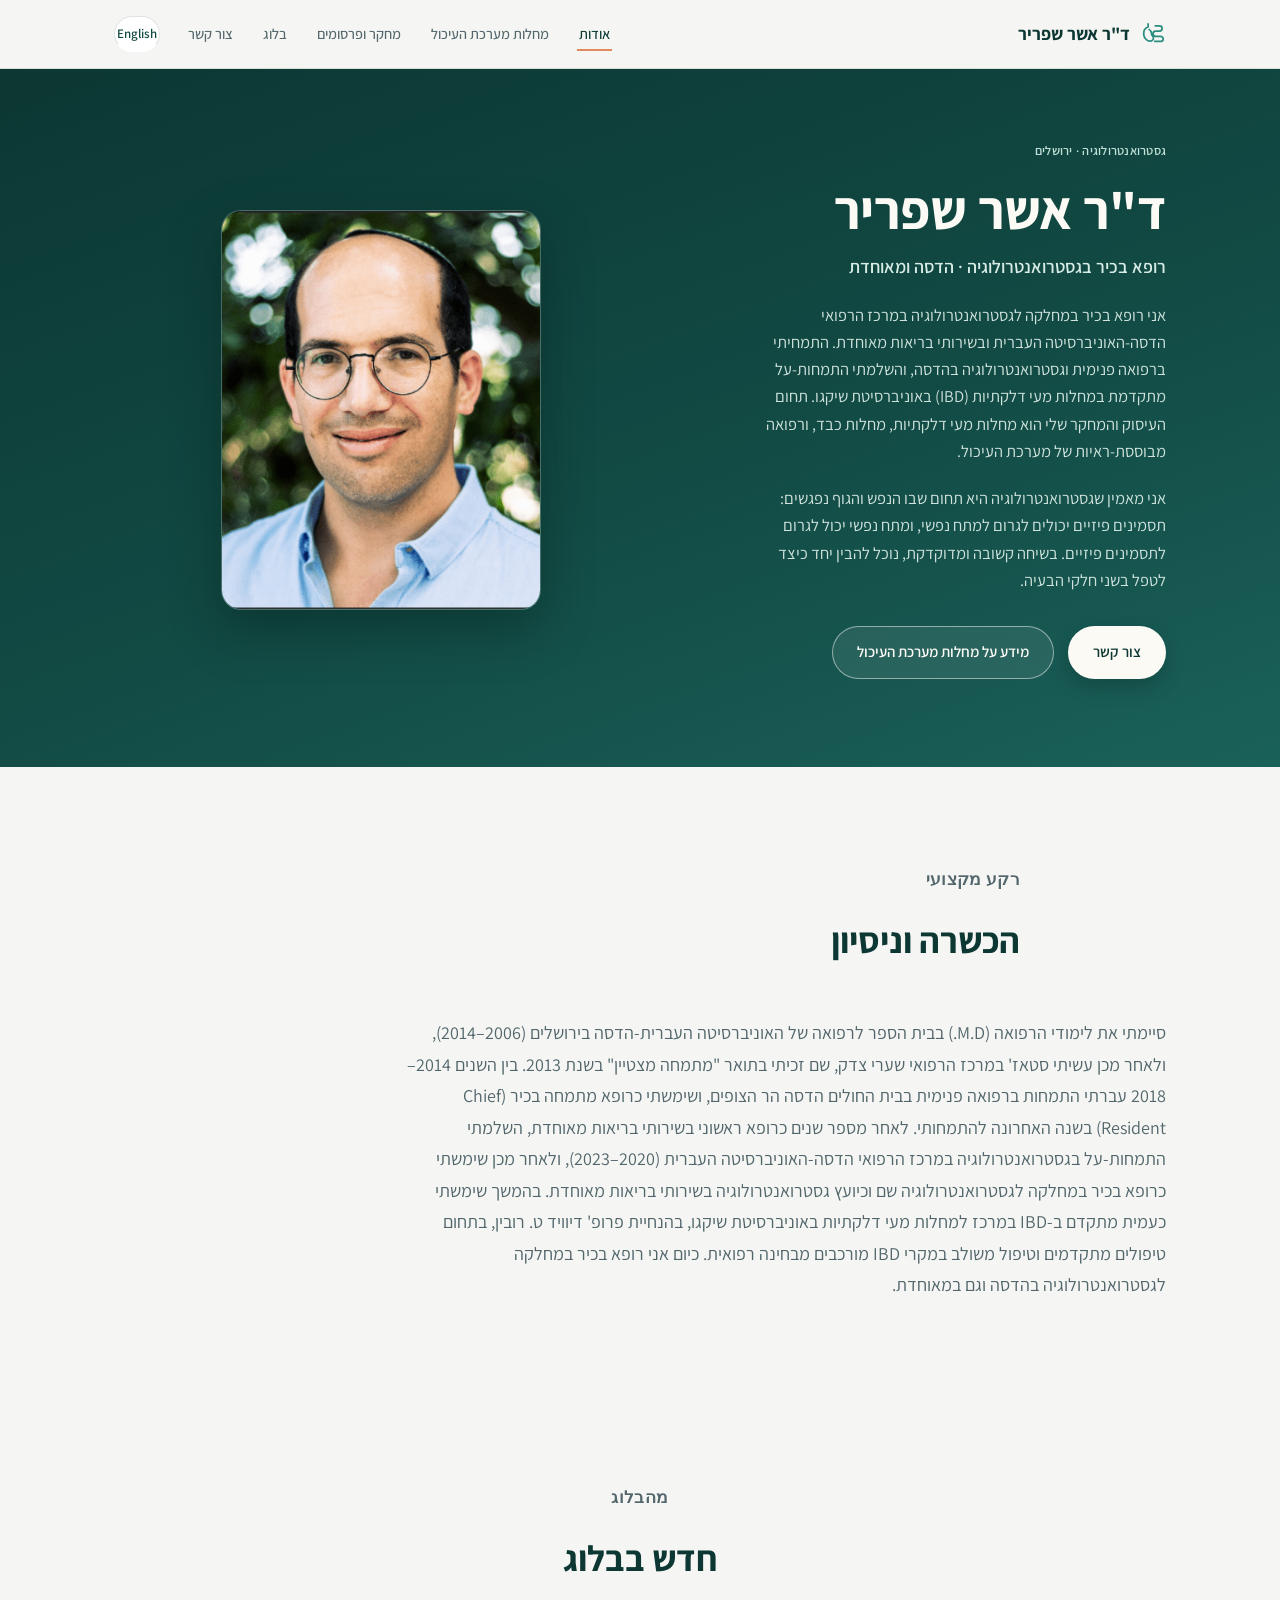
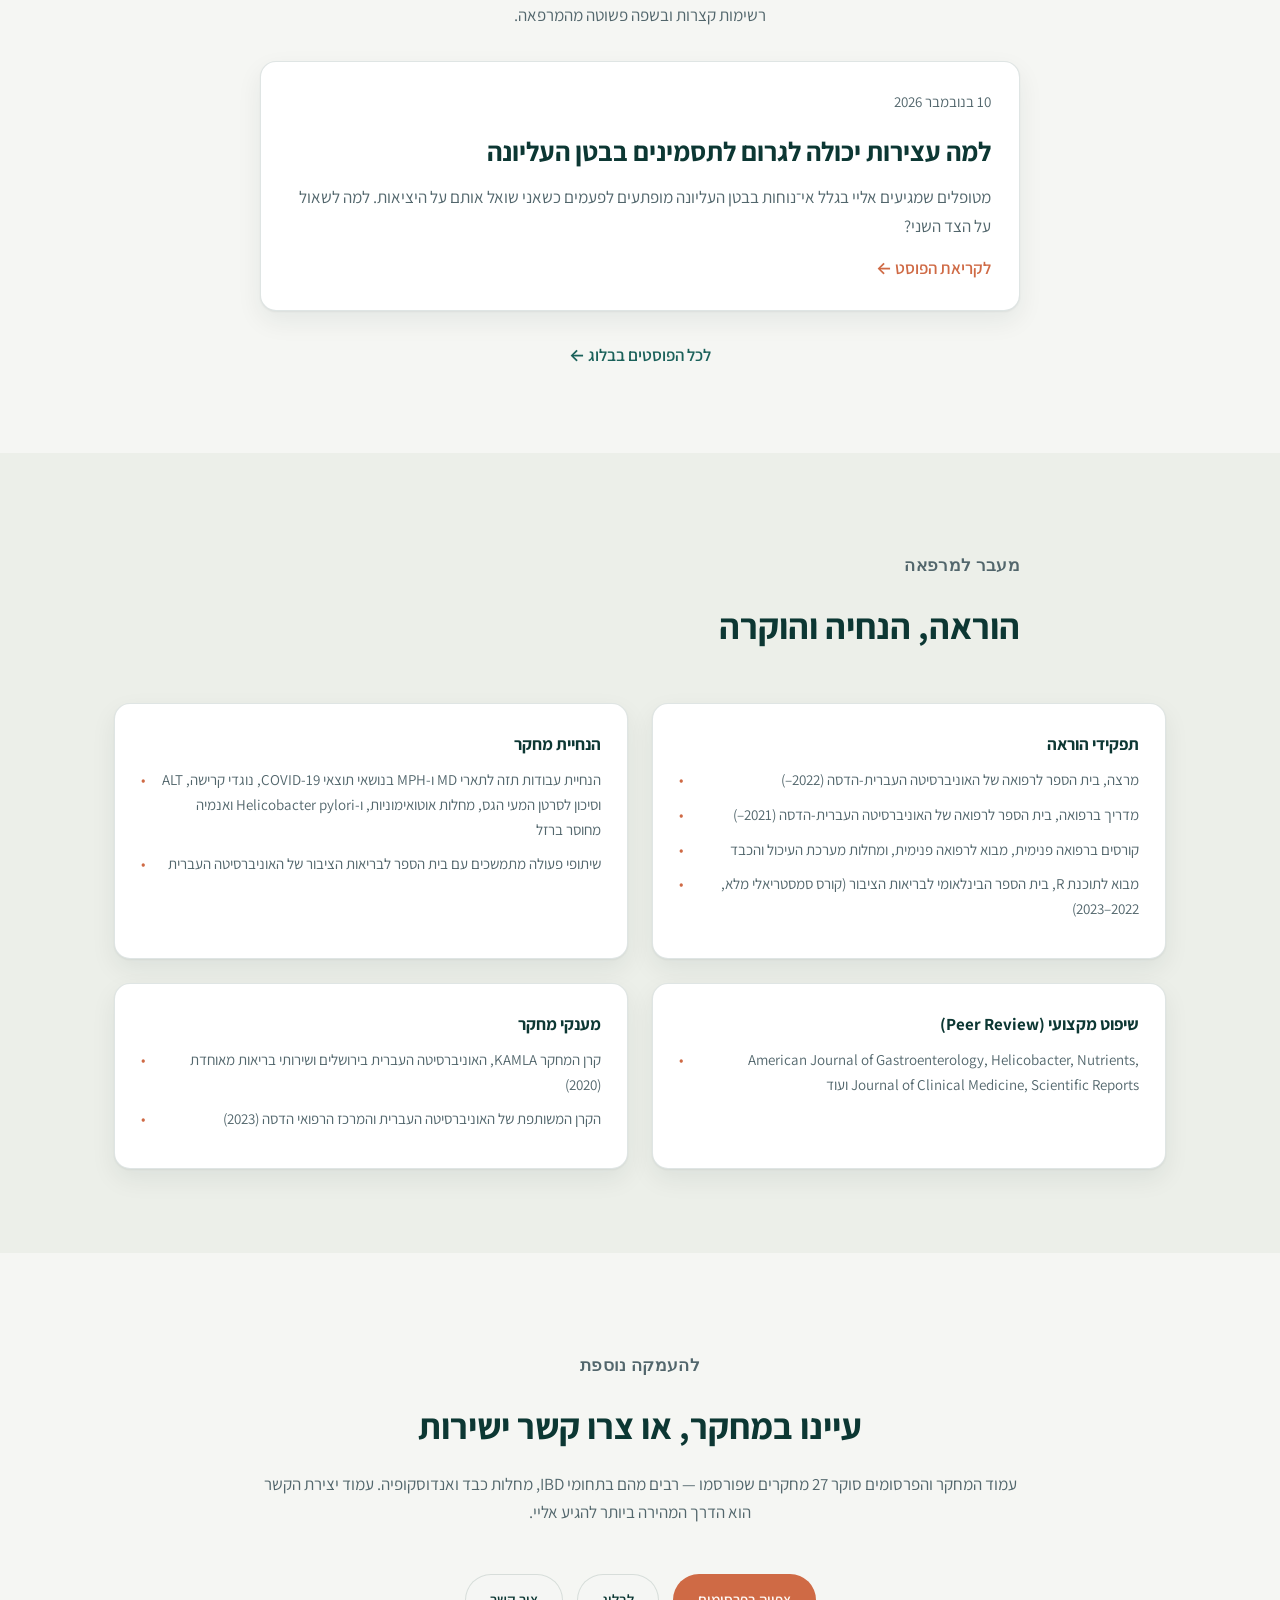
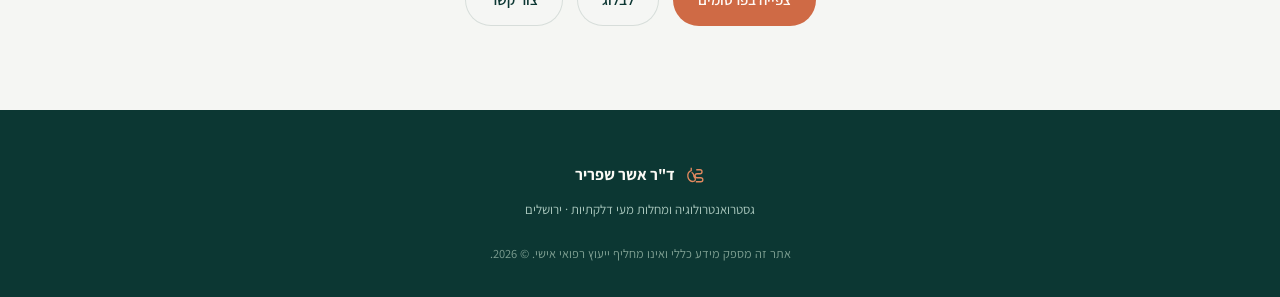
==== commit 1cab327f: "Feature latest blog post on the home page Co-Authored-By: Claude Sonnet 5.5 <noreply@anthropic.com>" ====
--- a/he/index.html
+++ b/he/index.html
@@ -69,6 +69,25 @@
     </div>
   </section>
 
+  <section id="latest-post">
+    <div class="container">
+      <div class="section-head center" style="margin-bottom:32px;">
+        <p class="eyebrow">מהבלוג</p>
+        <h2>חדש בבלוג</h2>
+        <p>רשימות קצרות ובשפה פשוטה מהמרפאה.</p>
+      </div>
+      <div class="post-list">
+        <a class="post-card" href="post-constipation-upper-stomach.html">
+          <p class="post-meta">10 בנובמבר 2026</p>
+          <h2>למה עצירות יכולה לגרום לתסמינים בבטן העליונה</h2>
+          <p>מטופלים שמגיעים אליי בגלל אי־נוחות בבטן העליונה מופתעים לפעמים כשאני שואל אותם על היציאות. למה לשאול על הצד השני?</p>
+          <span class="read-more">לקריאת הפוסט &larr;</span>
+        </a>
+        <p style="text-align:center; margin:0;"><a class="back-link" href="blog.html">לכל הפוסטים בבלוג &larr;</a></p>
+      </div>
+    </div>
+  </section>
+
   <section id="more" style="background:var(--bg-deep);">
     <div class="container">
       <div class="section-head">
@@ -119,6 +138,7 @@
       </div>
       <div class="hero-actions" style="justify-content:center; margin-top:0;">
         <a class="btn btn-solid" href="academia.html">צפייה בפרסומים</a>
+        <a class="btn btn-ghost" style="color:var(--teal-900); border-color:var(--line);" href="blog.html">לבלוג</a>
         <a class="btn btn-ghost" style="color:var(--teal-900); border-color:var(--line);" href="contact.html">צור קשר</a>
       </div>
     </div>
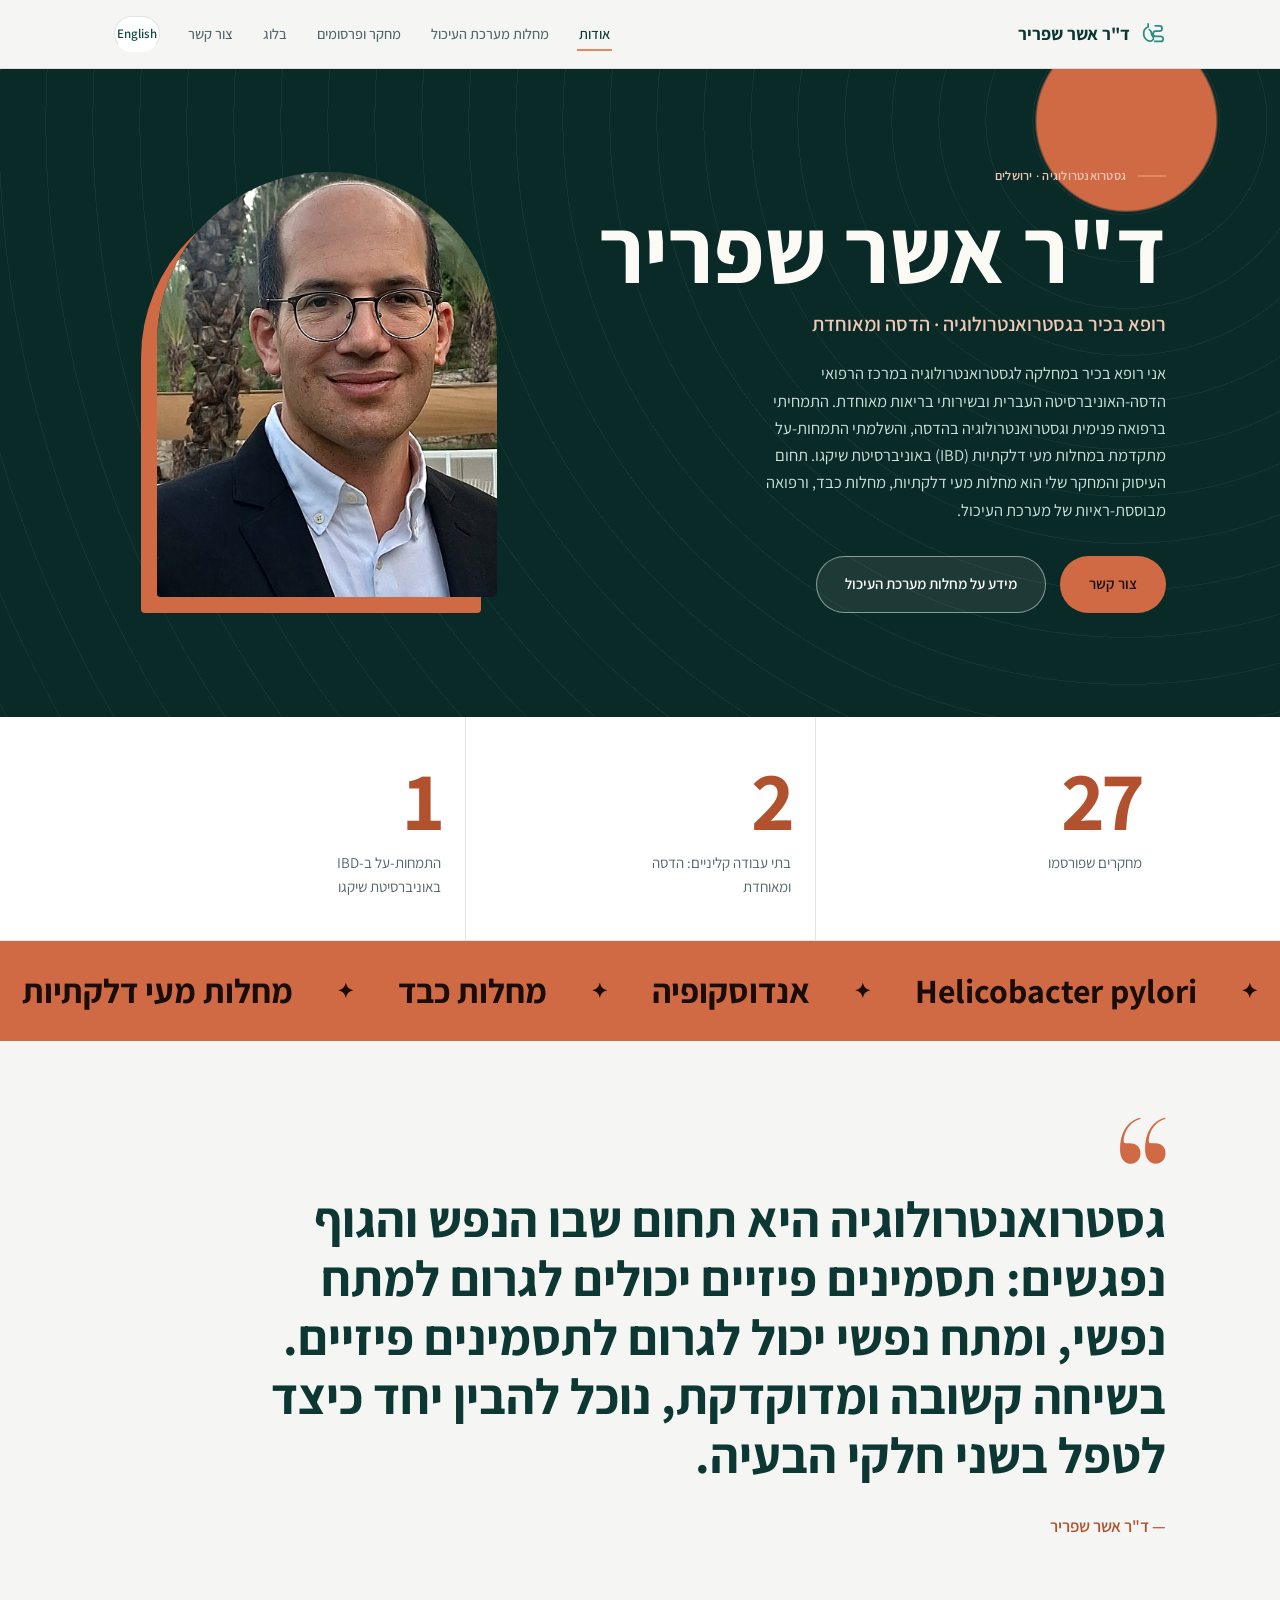
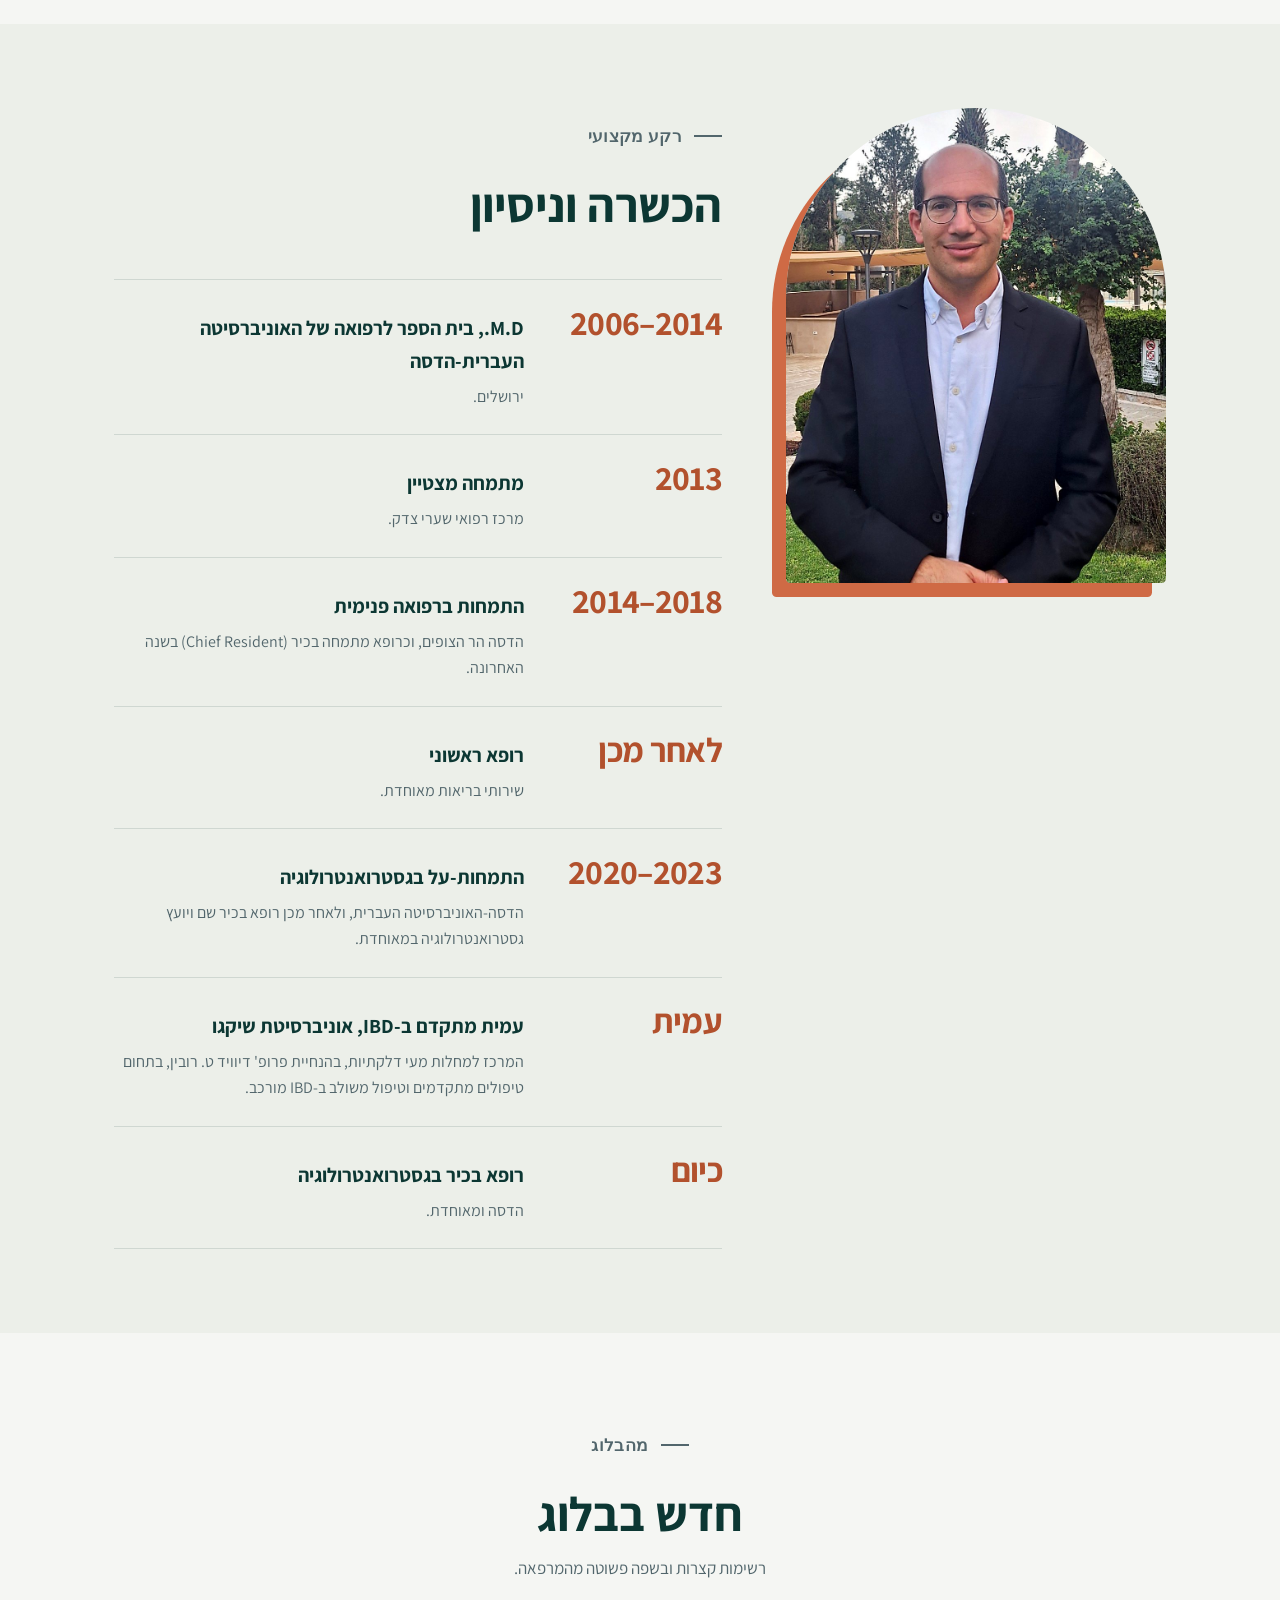
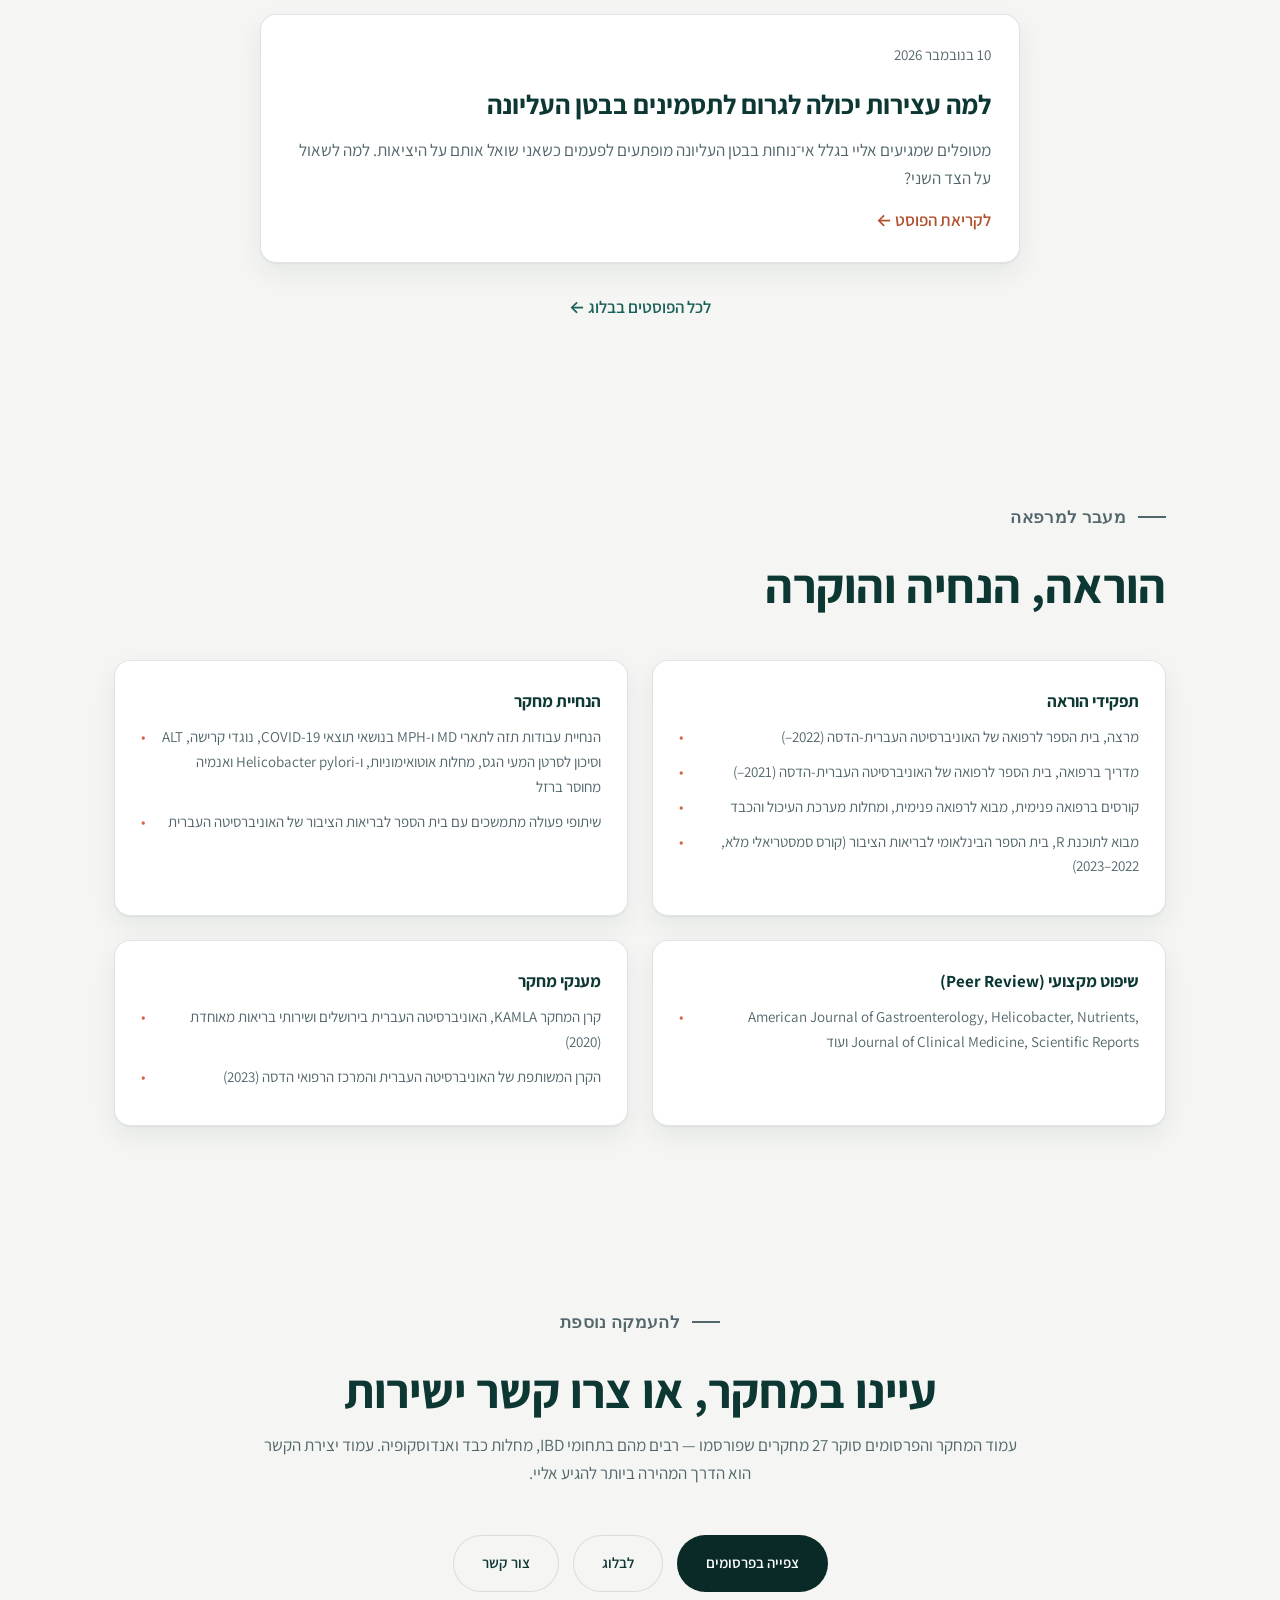
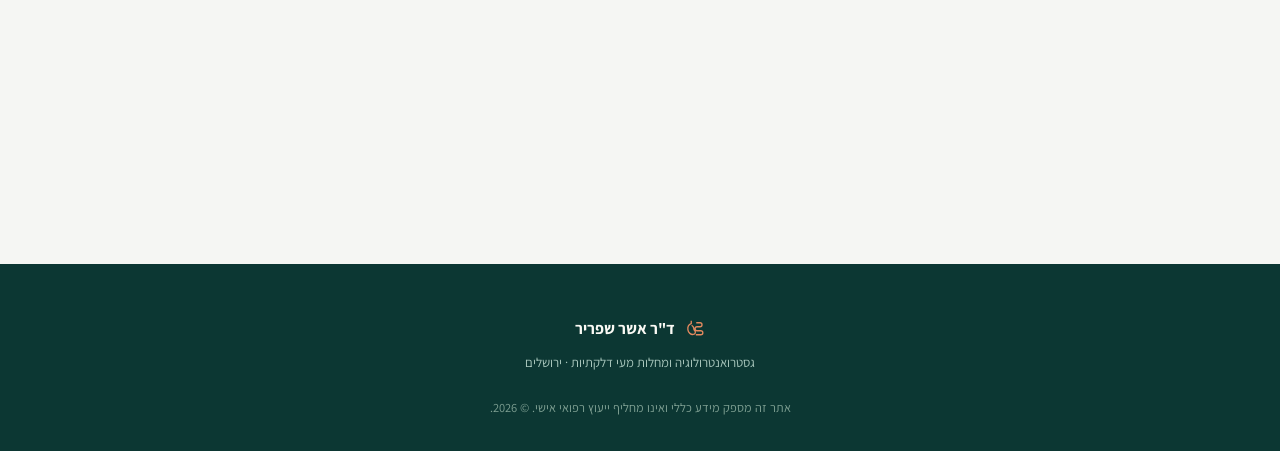
==== commit 9892733c: "Refresh design: bolder home page, new photos, reviews widget Co-Authored-By: Claude Sonnet 5.5 <nore" ====
--- a/he/index.html
+++ b/he/index.html
@@ -39,14 +39,13 @@
 
 <main id="main">
 
-  <header class="hero">
+  <header class="hero hero-home">
     <div class="container">
       <div>
         <p class="hero-eyebrow">גסטרואנטרולוגיה &middot; ירושלים</p>
         <h1>ד"ר אשר שפריר</h1>
         <p class="hero-role">רופא בכיר בגסטרואנטרולוגיה &middot; הדסה ומאוחדת</p>
         <p class="hero-sub">אני רופא בכיר במחלקה לגסטרואנטרולוגיה במרכז הרפואי הדסה-האוניברסיטה העברית ובשירותי בריאות מאוחדת. התמחיתי ברפואה פנימית וגסטרואנטרולוגיה בהדסה, והשלמתי התמחות-על מתקדמת במחלות מעי דלקתיות (IBD) באוניברסיטת שיקגו. תחום העיסוק והמחקר שלי הוא מחלות מעי דלקתיות, מחלות כבד, ורפואה מבוססת-ראיות של מערכת העיכול.</p>
-        <p class="hero-sub">אני מאמין שגסטרואנטרולוגיה היא תחום שבו הנפש והגוף נפגשים: תסמינים פיזיים יכולים לגרום למתח נפשי, ומתח נפשי יכול לגרום לתסמינים פיזיים. בשיחה קשובה ומדוקדקת, נוכל להבין יחד כיצד לטפל בשני חלקי הבעיה.</p>
         <div class="hero-actions">
           <a class="btn btn-primary" href="contact.html">צור קשר</a>
           <a class="btn btn-ghost" href="gi-conditions.html">מידע על מחלות מערכת העיכול</a>
@@ -58,14 +57,26 @@
     </div>
   </header>
 
-  <section id="bio">
-    <div class="container">
-      <div class="section-head">
+  <section class="stats"><div class="container"><div class="stat reveal d0"><span class="stat-num" data-count="27">27</span><span class="stat-label">מחקרים שפורסמו</span></div><div class="stat reveal d1"><span class="stat-num" data-count="2">2</span><span class="stat-label">בתי עבודה קליניים: הדסה ומאוחדת</span></div><div class="stat reveal d2"><span class="stat-num" data-count="1">1</span><span class="stat-label">התמחות-על ב-IBD באוניברסיטת שיקגו</span></div></div></section>
+
+  <div class="marquee" aria-hidden="true"><div class="marquee-track"><span>מחלות מעי דלקתיות</span><span>מחלות כבד</span><span>אנדוסקופיה</span><span>Helicobacter pylori</span><span>סיכון לסרטן המעי הגס</span><span>רפואה מבוססת-ראיות</span><span>מחלות מעי דלקתיות</span><span>מחלות כבד</span><span>אנדוסקופיה</span><span>Helicobacter pylori</span><span>סיכון לסרטן המעי הגס</span><span>רפואה מבוססת-ראיות</span><span>מחלות מעי דלקתיות</span><span>מחלות כבד</span><span>אנדוסקופיה</span><span>Helicobacter pylori</span><span>סיכון לסרטן המעי הגס</span><span>רפואה מבוססת-ראיות</span><span>מחלות מעי דלקתיות</span><span>מחלות כבד</span><span>אנדוסקופיה</span><span>Helicobacter pylori</span><span>סיכון לסרטן המעי הגס</span><span>רפואה מבוססת-ראיות</span></div></div>
+
+  <section class="pullquote">
+    <div class="container reveal">
+      <blockquote><p>גסטרואנטרולוגיה היא תחום שבו הנפש והגוף נפגשים: תסמינים פיזיים יכולים לגרום למתח נפשי, ומתח נפשי יכול לגרום לתסמינים פיזיים. בשיחה קשובה ומדוקדקת, נוכל להבין יחד כיצד לטפל בשני חלקי הבעיה.</p><cite>— ד&quot;ר אשר שפריר</cite></blockquote>
+    </div>
+  </section>
+
+  <section id="bio" style="background:var(--bg-deep);">
+    <div class="container bio-split">
+      <figure class="bio-photo reveal"><img src="../assets/images/standing.jpg" alt="ד&quot;ר אשר שפריר בחליפה כהה, עומד בחוץ בין עצי דקל" loading="lazy" width="924" height="1155"></figure>
+      <div>
+      <div class="section-head reveal">
         <p class="eyebrow">רקע מקצועי</p>
         <h2>הכשרה וניסיון</h2>
       </div>
-
-      <p class="lede">סיימתי את לימודי הרפואה (M.D.) בבית הספר לרפואה של האוניברסיטה העברית-הדסה בירושלים (2006–2014), ולאחר מכן עשיתי סטאז' במרכז הרפואי שערי צדק, שם זכיתי בתואר "מתמחה מצטיין" בשנת 2013. בין השנים 2014–2018 עברתי התמחות ברפואה פנימית בבית החולים הדסה הר הצופים, ושימשתי כרופא מתמחה בכיר (Chief Resident) בשנה האחרונה להתמחותי. לאחר מספר שנים כרופא ראשוני בשירותי בריאות מאוחדת, השלמתי התמחות-על בגסטרואנטרולוגיה במרכז הרפואי הדסה-האוניברסיטה העברית (2020–2023), ולאחר מכן שימשתי כרופא בכיר במחלקה לגסטרואנטרולוגיה שם וכיועץ גסטרואנטרולוגיה בשירותי בריאות מאוחדת. בהמשך שימשתי כעמית מתקדם ב-IBD במרכז למחלות מעי דלקתיות באוניברסיטת שיקגו, בהנחיית פרופ' דיוויד ט. רובין, בתחום טיפולים מתקדמים וטיפול משולב במקרי IBD מורכבים מבחינה רפואית. כיום אני רופא בכיר במחלקה לגסטרואנטרולוגיה בהדסה וגם במאוחדת.</p>
+      <ol class="career"><li class="reveal"><span class="yr">2006–2014</span><div><h3>M.D., בית הספר לרפואה של האוניברסיטה העברית-הדסה</h3><p>ירושלים.</p></div></li><li class="reveal"><span class="yr">2013</span><div><h3>מתמחה מצטיין</h3><p>מרכז רפואי שערי צדק.</p></div></li><li class="reveal"><span class="yr">2014–2018</span><div><h3>התמחות ברפואה פנימית</h3><p>הדסה הר הצופים, וכרופא מתמחה בכיר (Chief Resident) בשנה האחרונה.</p></div></li><li class="reveal"><span class="yr">לאחר מכן</span><div><h3>רופא ראשוני</h3><p>שירותי בריאות מאוחדת.</p></div></li><li class="reveal"><span class="yr">2020–2023</span><div><h3>התמחות-על בגסטרואנטרולוגיה</h3><p>הדסה-האוניברסיטה העברית, ולאחר מכן רופא בכיר שם ויועץ גסטרואנטרולוגיה במאוחדת.</p></div></li><li class="reveal"><span class="yr">עמית</span><div><h3>עמית מתקדם ב-IBD, אוניברסיטת שיקגו</h3><p>המרכז למחלות מעי דלקתיות, בהנחיית פרופ' דיוויד ט. רובין, בתחום טיפולים מתקדמים וטיפול משולב ב-IBD מורכב.</p></div></li><li class="reveal"><span class="yr">כיום</span><div><h3>רופא בכיר בגסטרואנטרולוגיה</h3><p>הדסה ומאוחדת.</p></div></li></ol>
+      </div>
     </div>
   </section>
 
@@ -88,7 +99,7 @@
     </div>
   </section>
 
-  <section id="more" style="background:var(--bg-deep);">
+  <section id="more">
     <div class="container">
       <div class="section-head">
         <p class="eyebrow">מעבר למרפאה</p>
@@ -144,6 +155,12 @@
     </div>
   </section>
 
+  <section class="reviews-widget">
+    <div class="container">
+      <iframe style="z-index: 2;" frameBorder="0" height="100px" width="200px" allowfullscreen title="ביקורות מטופלים ב-MedReviews" src="https://www.medreviews.co.il/provider/dr-shafrir-asher/rating-widget-new"></iframe>
+    </div>
+  </section>
+
 </main>
 
 <footer>
--- a/assets/css/style.css
+++ b/assets/css/style.css
@@ -583,3 +583,152 @@
 .post-card h2 { font-size: clamp(22px, 3vw, 27px); margin: 6px 0 10px; }
 .post-card p { color: var(--ink-soft); margin-bottom: 14px; }
 .post-card .read-more { color: var(--coral); font-weight: 600; }
+
+/* =====================================================================
+   Refresh — bolder, more editorial look
+   ===================================================================== */
+:root { --coral-deep: #b2512d; --night: #0a2a27; }
+
+/* Eyebrows: a short rule instead of a tracked-out gold label */
+.eyebrow {
+  display: inline-flex; align-items: center; gap: 12px;
+  color: var(--coral-deep); font-size: 13px; letter-spacing: 0.12em;
+}
+.eyebrow::before { content: ""; width: 28px; height: 2px; background: currentColor; }
+.section-head.center .eyebrow { justify-content: center; }
+.section-head h2 { font-size: clamp(30px, 5vw, 48px); line-height: 1.08; letter-spacing: -0.02em; }
+@media (prefers-color-scheme: dark) { .eyebrow { color: var(--coral-soft); } }
+
+/* Hero: flat night colour, concentric rings, arch-shaped portrait */
+.hero {
+  background:
+    radial-gradient(circle at 88% 8%, var(--coral) 0 7%, transparent 7.2%),
+    repeating-radial-gradient(circle at 88% 8%, transparent 0 46px, rgba(255,255,255,0.05) 46px 47px),
+    var(--night);
+  padding: 88px 0 104px;
+}
+.hero h1 { font-size: clamp(44px, 8vw, 92px); line-height: 0.98; letter-spacing: -0.035em; font-weight: 500; }
+.hero-role { font-size: 20px; color: #f0c9b6; }
+html[dir="rtl"] .hero-role { color: #f0c9b6; }
+.hero-eyebrow { color: #f0c9b6; display: inline-flex; align-items: center; gap: 12px; }
+.hero-eyebrow::before { content: ""; width: 28px; height: 2px; background: var(--coral-soft); }
+.hero-photo-frame {
+  max-width: 340px; margin-inline: auto;
+  border-radius: 999px 999px 24px 24px;
+  border: none;
+  box-shadow: 16px 16px 0 var(--coral);
+}
+.btn { padding: 15px 28px; }
+.btn-primary { background: var(--coral); color: #fff; box-shadow: none; }
+.btn-primary:hover { background: var(--coral-soft); }
+.btn:hover { transform: translateY(-2px); }
+.btn:active { transform: scale(0.97); }
+.btn-solid { background: var(--night); color: #fff; }
+.btn-solid:hover { background: var(--teal-700); }
+.btn-primary { color: #1a0d07; }
+
+/* Stats strip */
+.stats { padding: 0; background: var(--paper); border-bottom: 1px solid var(--line); }
+.stats .container { display: grid; grid-template-columns: repeat(3, 1fr); }
+.stat { padding: 40px 24px; border-inline-end: 1px solid var(--line); }
+.stat:last-child { border-inline-end: none; }
+.stat-num {
+  display: block; font-family: 'Fraunces', serif; font-weight: 500;
+  font-size: clamp(48px, 8vw, 84px); line-height: 1; letter-spacing: -0.04em; color: var(--coral-deep);
+  font-variant-numeric: tabular-nums;
+}
+html[dir="rtl"] .stat-num { font-family: 'Assistant', serif; font-weight: 700; }
+.stat-label { display: block; margin-top: 10px; color: var(--ink-soft); font-size: 15px; max-width: 22ch; }
+@media (max-width: 700px) {
+  .stats .container { grid-template-columns: 1fr; }
+  .stat { border-inline-end: none; border-bottom: 1px solid var(--line); padding: 28px 24px; }
+  .stat:last-child { border-bottom: none; }
+}
+
+/* Marquee of focus areas */
+.marquee { padding: 22px 0; background: var(--coral); color: #1a0d07; overflow: hidden; direction: ltr; }
+.marquee-track { display: flex; width: max-content; animation: marquee 38s linear infinite; }
+.marquee:hover .marquee-track { animation-play-state: paused; }
+.marquee span {
+  font-family: 'Fraunces', serif; font-style: italic; font-size: clamp(22px, 3.4vw, 34px);
+  white-space: nowrap; padding-inline: 22px; display: inline-flex; align-items: center; gap: 44px;
+}
+html[dir="rtl"] .marquee span { font-family: 'Assistant', serif; font-style: normal; font-weight: 700; }
+.marquee span::after { content: "✦"; font-style: normal; font-size: 0.6em; }
+@keyframes marquee { to { transform: translateX(-50%); } }
+
+/* Pull quote */
+.pullquote { background: var(--bg); }
+.pullquote blockquote { margin: 0; max-width: 940px; position: relative; padding-top: 64px; }
+.pullquote blockquote::before {
+  content: "\201C"; position: absolute; top: -24px; inset-inline-start: -6px;
+  font-family: 'Fraunces', serif; font-size: 190px; line-height: 1; color: var(--coral);
+}
+.pullquote p {
+  font-family: 'Fraunces', serif; font-size: clamp(28px, 4.6vw, 50px); line-height: 1.18;
+  letter-spacing: -0.02em; color: var(--teal-900); font-weight: 500; margin: 0;
+}
+html[dir="rtl"] .pullquote p { font-family: 'Assistant', serif; font-weight: 700; letter-spacing: normal; }
+.pullquote cite { display: block; margin-top: 28px; font-style: normal; font-weight: 600; color: var(--coral-deep); }
+@media (prefers-color-scheme: dark) { .pullquote cite { color: var(--coral-soft); } }
+
+/* Career: big years on the side */
+.career { list-style: none; margin: 0; padding: 0; max-width: 900px; }
+.career li {
+  display: grid; grid-template-columns: 170px 1fr; gap: 28px; align-items: baseline;
+  padding: 24px 0; border-top: 1px solid var(--line);
+}
+.career li:last-child { border-bottom: 1px solid var(--line); }
+.career .yr {
+  font-family: 'Fraunces', serif; font-size: clamp(24px, 3.2vw, 34px); letter-spacing: -0.02em;
+  color: var(--coral-deep); line-height: 1.1; font-variant-numeric: tabular-nums;
+}
+html[dir="rtl"] .career .yr { font-family: 'Assistant', serif; font-weight: 700; }
+.career h3 { font-size: 20px; }
+.career p { color: var(--ink-soft); margin-top: 6px; font-size: 16px; }
+@media (max-width: 620px) { .career li { grid-template-columns: 1fr; gap: 6px; } }
+@media (prefers-color-scheme: dark) { .career .yr { color: var(--coral-soft); } }
+
+/* Cards: lift + accent bar on hover */
+.info-card, .card, .post-card, .pub-card { transition: transform 0.25s cubic-bezier(.2,.7,.2,1), box-shadow 0.25s ease; position: relative; }
+.info-card:hover, .card:hover, .pub-card:hover { transform: translateY(-4px); box-shadow: 0 2px 4px rgba(12,40,37,.08), 0 22px 44px rgba(12,40,37,.13); }
+.info-card::before, .card::before {
+  content: ""; position: absolute; top: 0; inset-inline: 26px; height: 3px; border-radius: 0 0 3px 3px;
+  background: var(--coral); transform: scaleX(0); transform-origin: left; transition: transform 0.3s ease;
+}
+html[dir="rtl"] .info-card::before, html[dir="rtl"] .card::before { transform-origin: right; }
+.info-card:hover::before, .card:hover::before { transform: scaleX(1); }
+.post-card h2 { transition: color 0.2s ease; }
+.post-card:hover h2 { color: var(--coral-deep); }
+.post-card .read-more { color: var(--coral-deep); }
+@media (prefers-color-scheme: dark) { .post-card:hover h2, .post-card .read-more { color: var(--coral-soft); } }
+
+/* Nav: slightly tighter once scrolled */
+.site-nav { transition: box-shadow 0.25s ease; }
+.site-nav.scrolled { box-shadow: 0 6px 24px rgba(12,40,37,.08); }
+
+/* Scroll reveal (only when JS is running) */
+.js .reveal { opacity: 0; transform: translateY(28px); transition: opacity 0.7s ease, transform 0.7s cubic-bezier(.2,.7,.2,1); }
+.js .reveal.in { opacity: 1; transform: none; }
+.js .reveal.d1 { transition-delay: .1s; } .js .reveal.d2 { transition-delay: .2s; }
+@media (prefers-reduced-motion: reduce) { .js .reveal { opacity: 1; transform: none; } .marquee-track { animation: none; } }
+#bio .section-head, #more .section-head { margin-inline: 0; }
+.reviews-widget { padding: 32px 0 56px; }
+.reviews-widget .container { display: flex; justify-content: center; }
+
+/* Photos */
+.bio-split { display: grid; grid-template-columns: minmax(0, 380px) 1fr; gap: 64px; align-items: start; }
+.bio-photo { margin: 0; position: sticky; top: 96px; border-radius: 999px 999px 24px 24px; overflow: hidden; box-shadow: 14px 14px 0 var(--coral); aspect-ratio: 4 / 5; }
+html[dir="rtl"] .bio-photo { box-shadow: -14px 14px 0 var(--coral); }
+.bio-photo img, .contact-photo img { width: 100%; height: 100%; object-fit: cover; }
+.bio-split .career { max-width: none; }
+@media (max-width: 860px) {
+  .bio-split { grid-template-columns: 1fr; gap: 48px; }
+  .bio-photo { position: static; max-width: 320px; margin-inline: auto; }
+}
+.contact-photo { margin: 0 0 32px; width: 200px; aspect-ratio: 4 / 5; border-radius: 999px 999px 20px 20px; overflow: hidden; box-shadow: 10px 10px 0 var(--coral); background: #fff; }
+html[dir="rtl"] .contact-photo { box-shadow: -10px 10px 0 var(--coral); }
+html[dir="rtl"] .hero-photo-frame { box-shadow: -16px 16px 0 var(--coral); }
+.career .yr { direction: ltr; unicode-bidi: isolate; }
+html[dir="rtl"] .career .yr { text-align: right; }
+.hero-photo-soft { border-radius: 24px; }
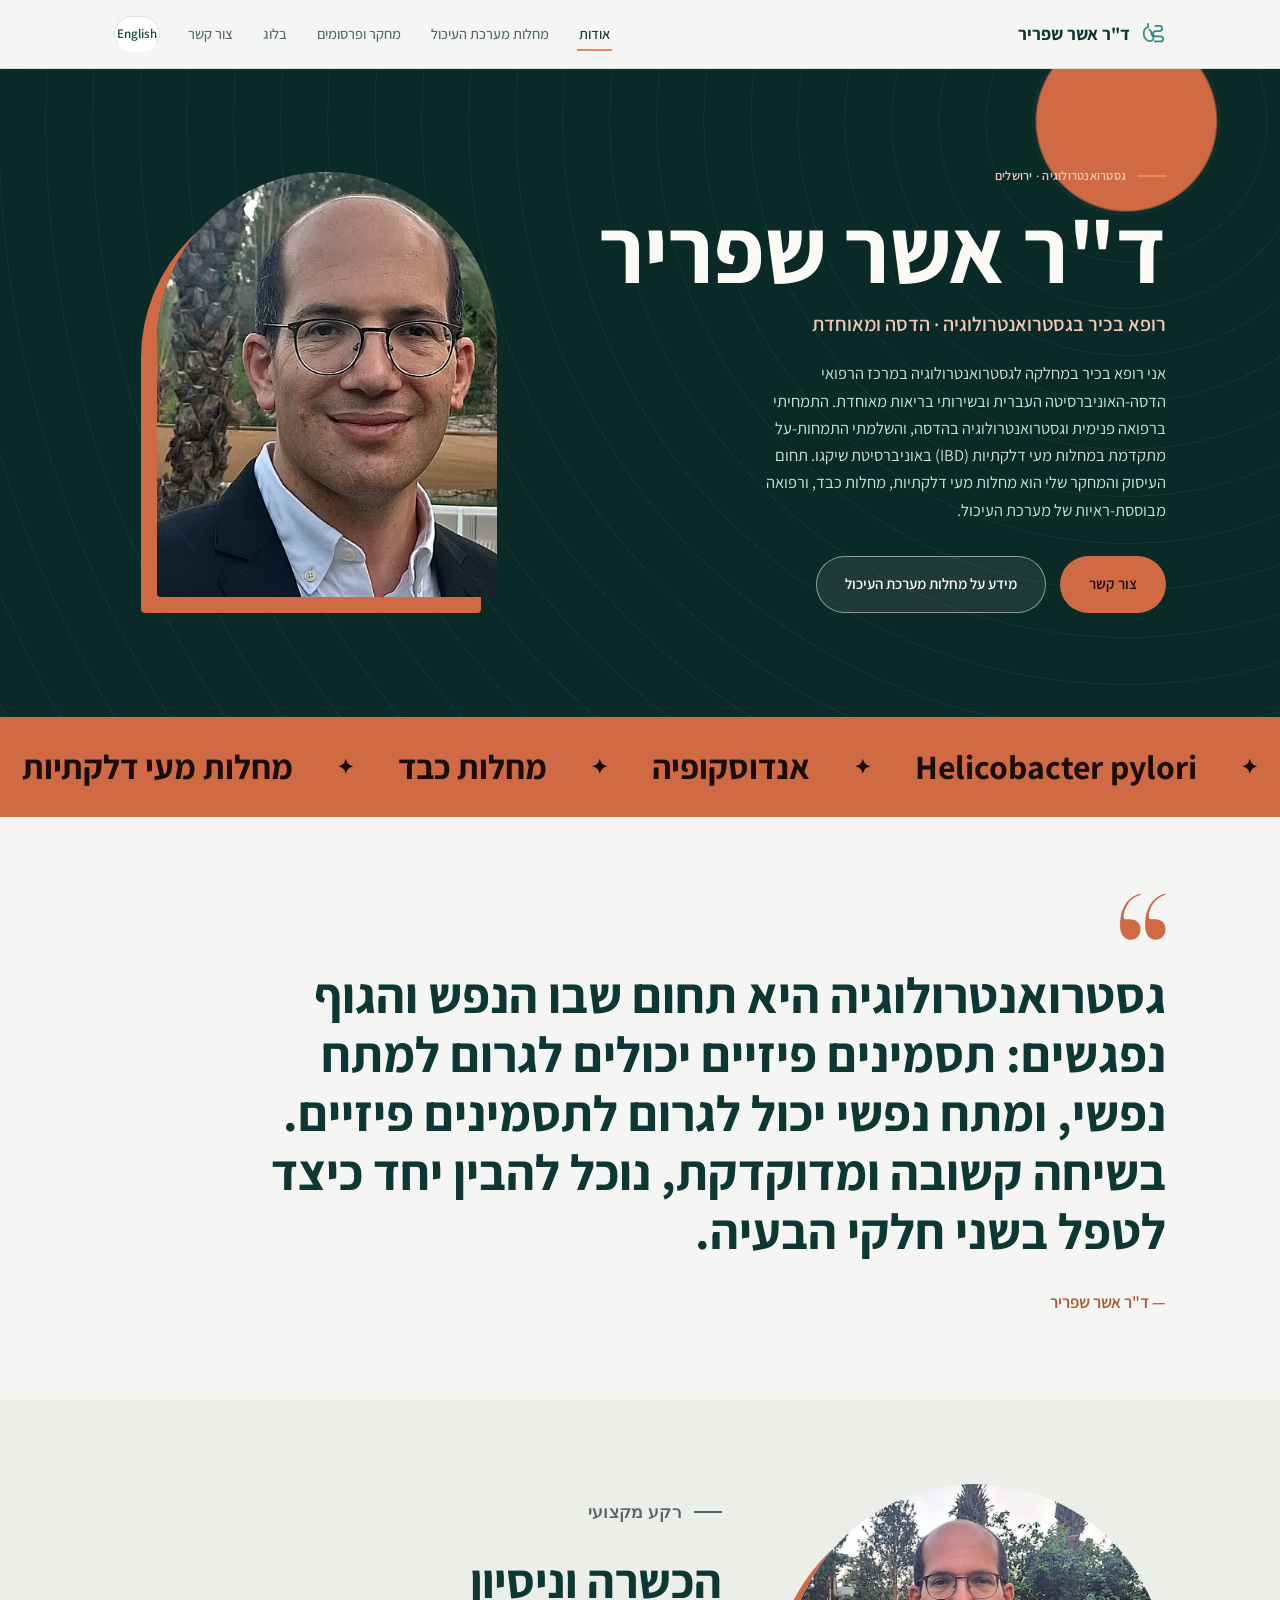
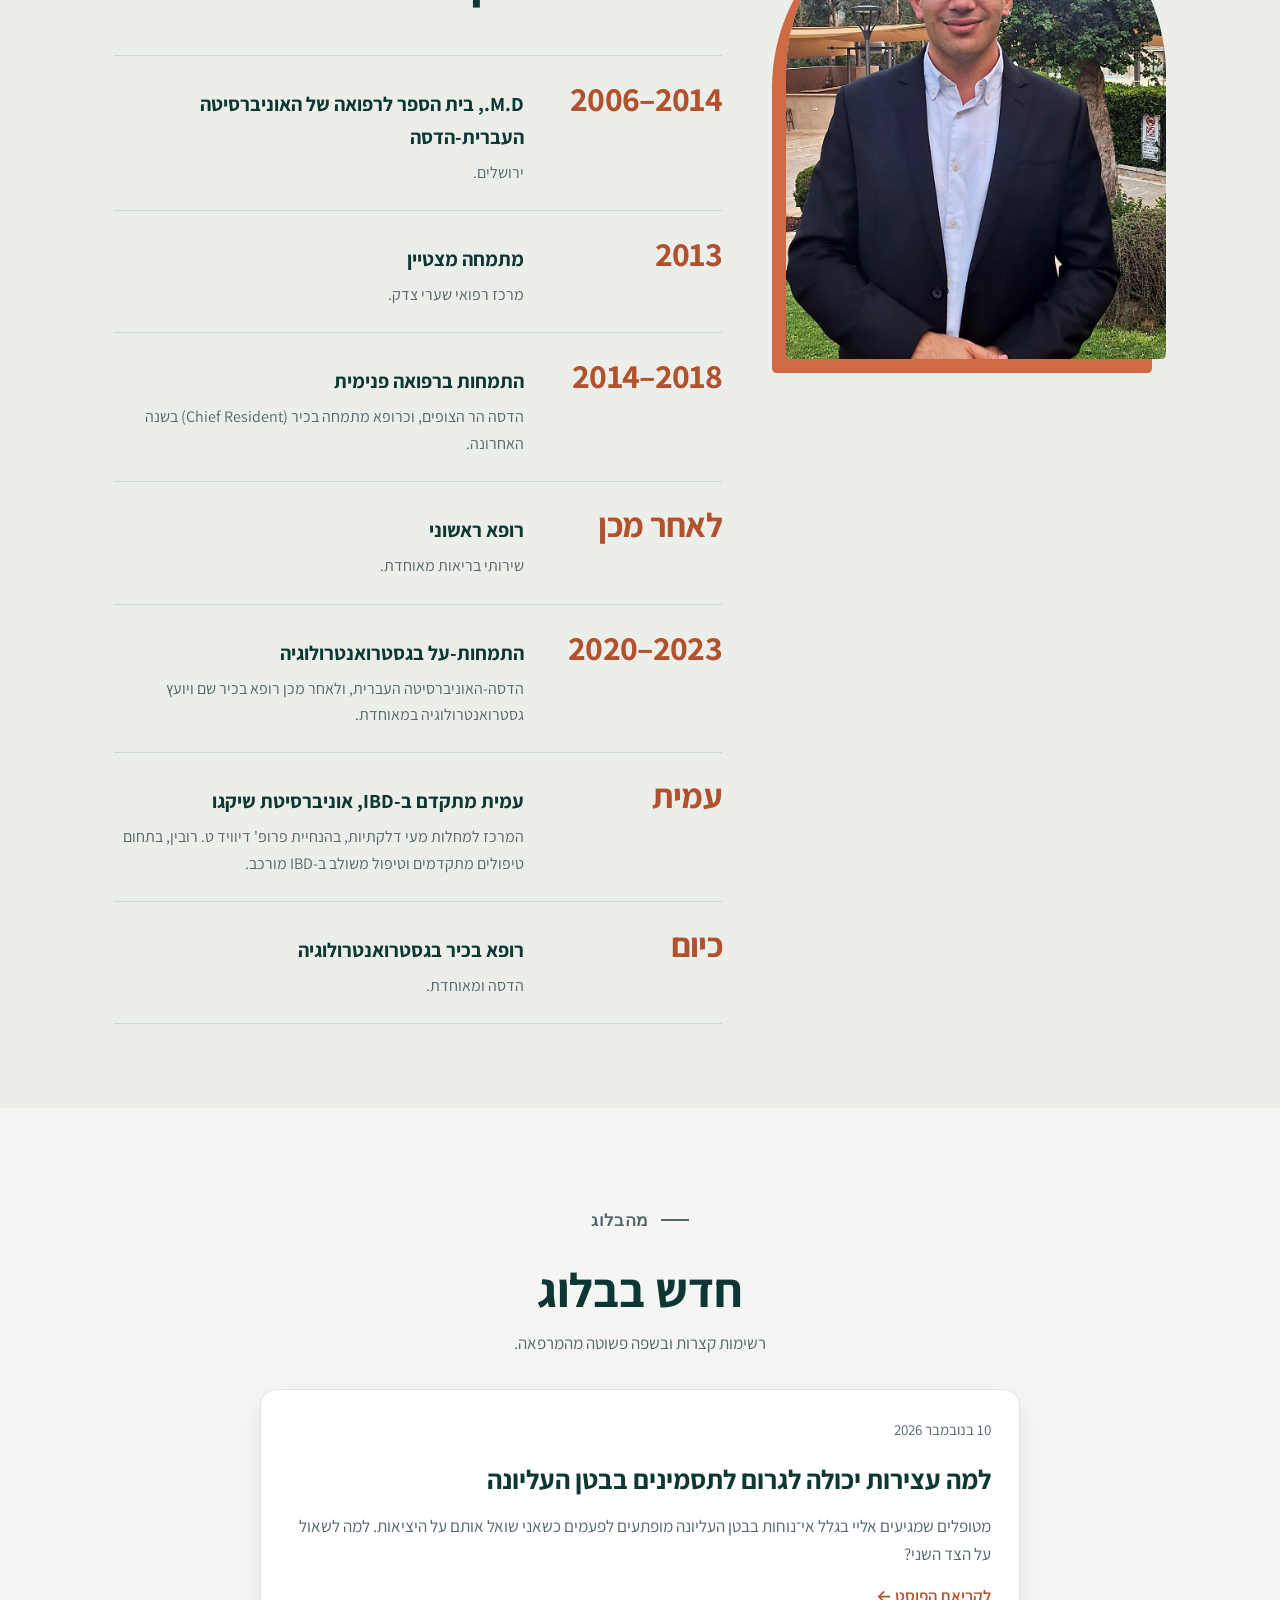
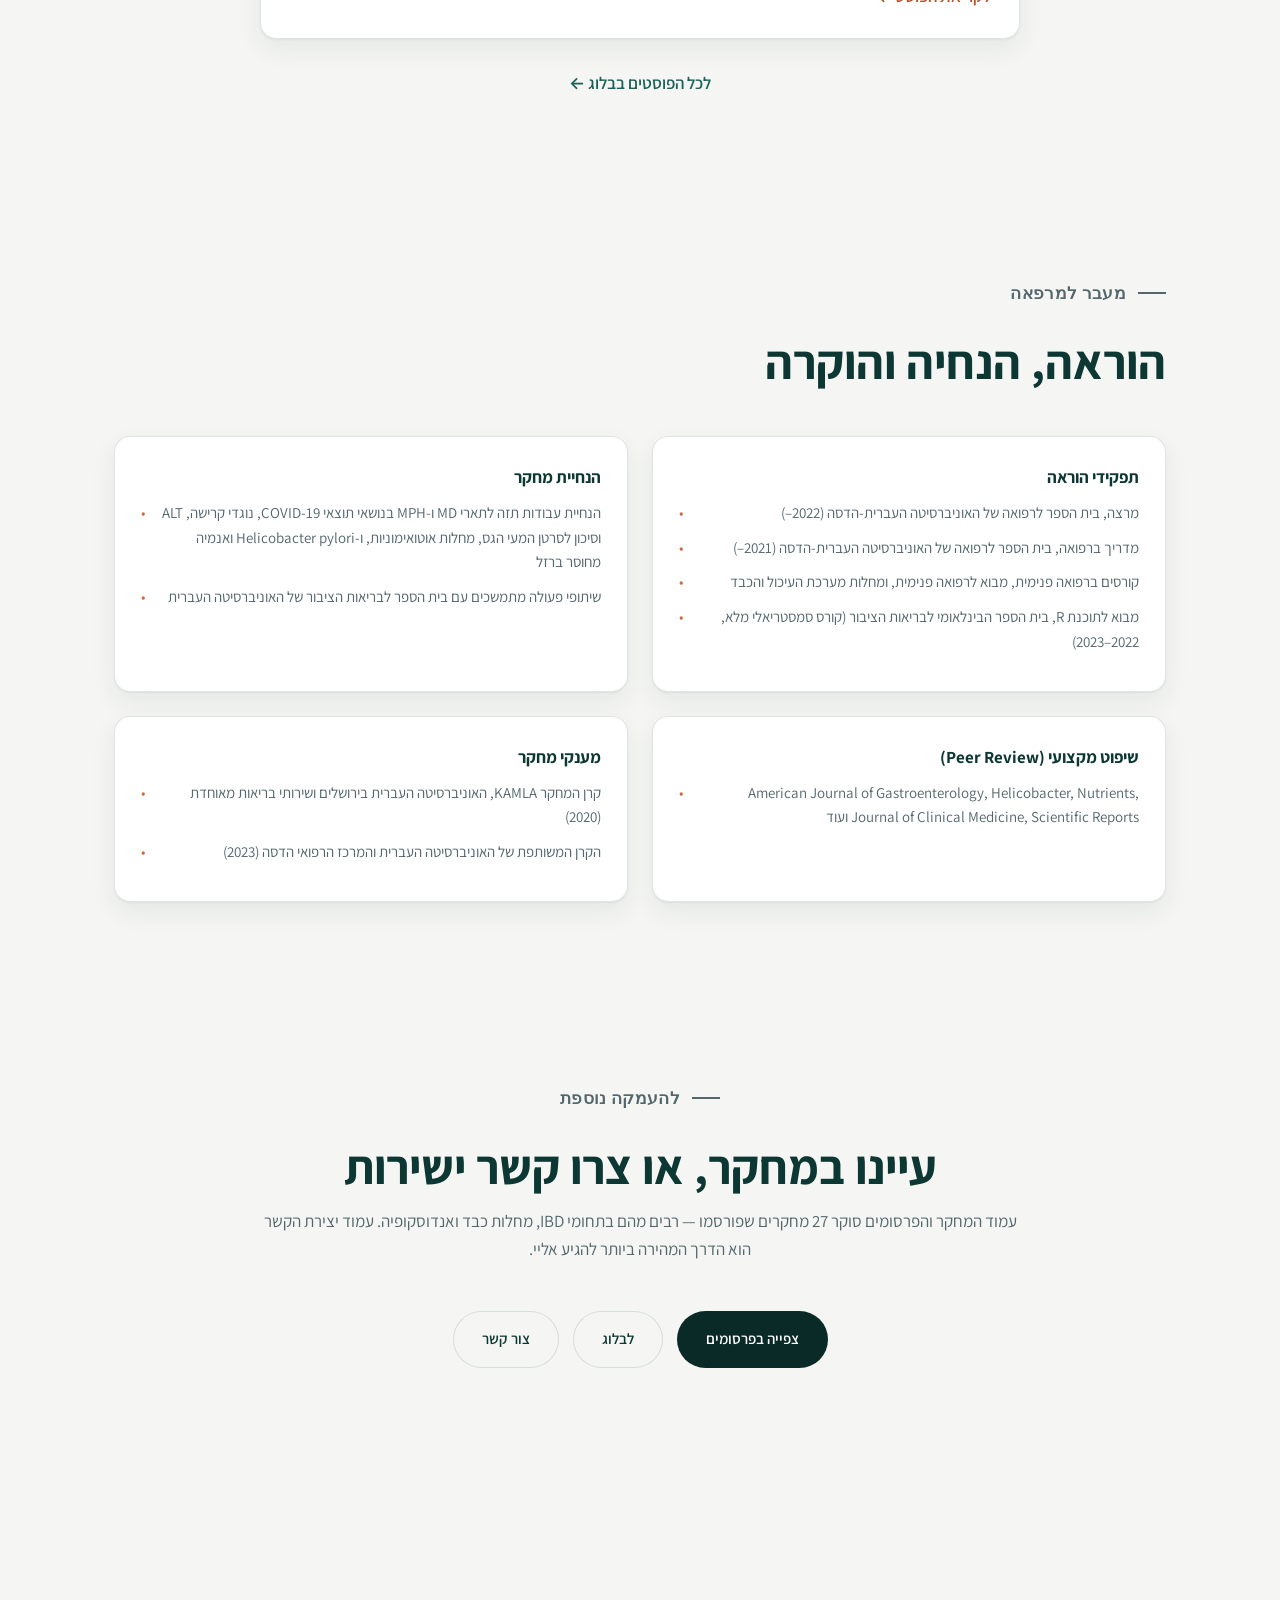
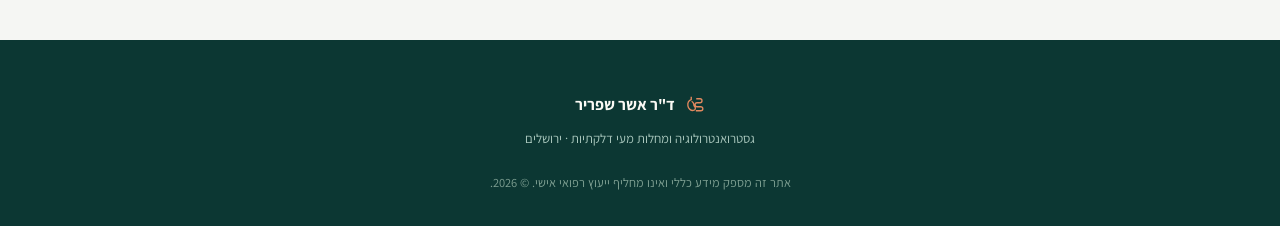
==== commit e1a24a62: "Straighten hero portrait; remove stats strip Co-Authored-By: Claude Sonnet 5.5 <noreply@anthropic.co" ====
--- a/he/index.html
+++ b/he/index.html
@@ -52,12 +52,10 @@
         </div>
       </div>
       <div class="hero-photo-frame">
-        <img src="../assets/images/profile.jpg" alt="תמונת פורטרט של ד&quot;ר אשר שפריר" onerror="this.parentElement.innerHTML='<div class=&quot;photo-placeholder&quot;>תמונת הפרופיל תופיע כאן</div>'">
+        <img src="../assets/images/profile.jpg?v=3" alt="תמונת פורטרט של ד&quot;ר אשר שפריר" onerror="this.parentElement.innerHTML='<div class=&quot;photo-placeholder&quot;>תמונת הפרופיל תופיע כאן</div>'">
       </div>
     </div>
   </header>
-
-  <section class="stats"><div class="container"><div class="stat reveal d0"><span class="stat-num" data-count="27">27</span><span class="stat-label">מחקרים שפורסמו</span></div><div class="stat reveal d1"><span class="stat-num" data-count="2">2</span><span class="stat-label">בתי עבודה קליניים: הדסה ומאוחדת</span></div><div class="stat reveal d2"><span class="stat-num" data-count="1">1</span><span class="stat-label">התמחות-על ב-IBD באוניברסיטת שיקגו</span></div></div></section>
 
   <div class="marquee" aria-hidden="true"><div class="marquee-track"><span>מחלות מעי דלקתיות</span><span>מחלות כבד</span><span>אנדוסקופיה</span><span>Helicobacter pylori</span><span>סיכון לסרטן המעי הגס</span><span>רפואה מבוססת-ראיות</span><span>מחלות מעי דלקתיות</span><span>מחלות כבד</span><span>אנדוסקופיה</span><span>Helicobacter pylori</span><span>סיכון לסרטן המעי הגס</span><span>רפואה מבוססת-ראיות</span><span>מחלות מעי דלקתיות</span><span>מחלות כבד</span><span>אנדוסקופיה</span><span>Helicobacter pylori</span><span>סיכון לסרטן המעי הגס</span><span>רפואה מבוססת-ראיות</span><span>מחלות מעי דלקתיות</span><span>מחלות כבד</span><span>אנדוסקופיה</span><span>Helicobacter pylori</span><span>סיכון לסרטן המעי הגס</span><span>רפואה מבוססת-ראיות</span></div></div>
 
